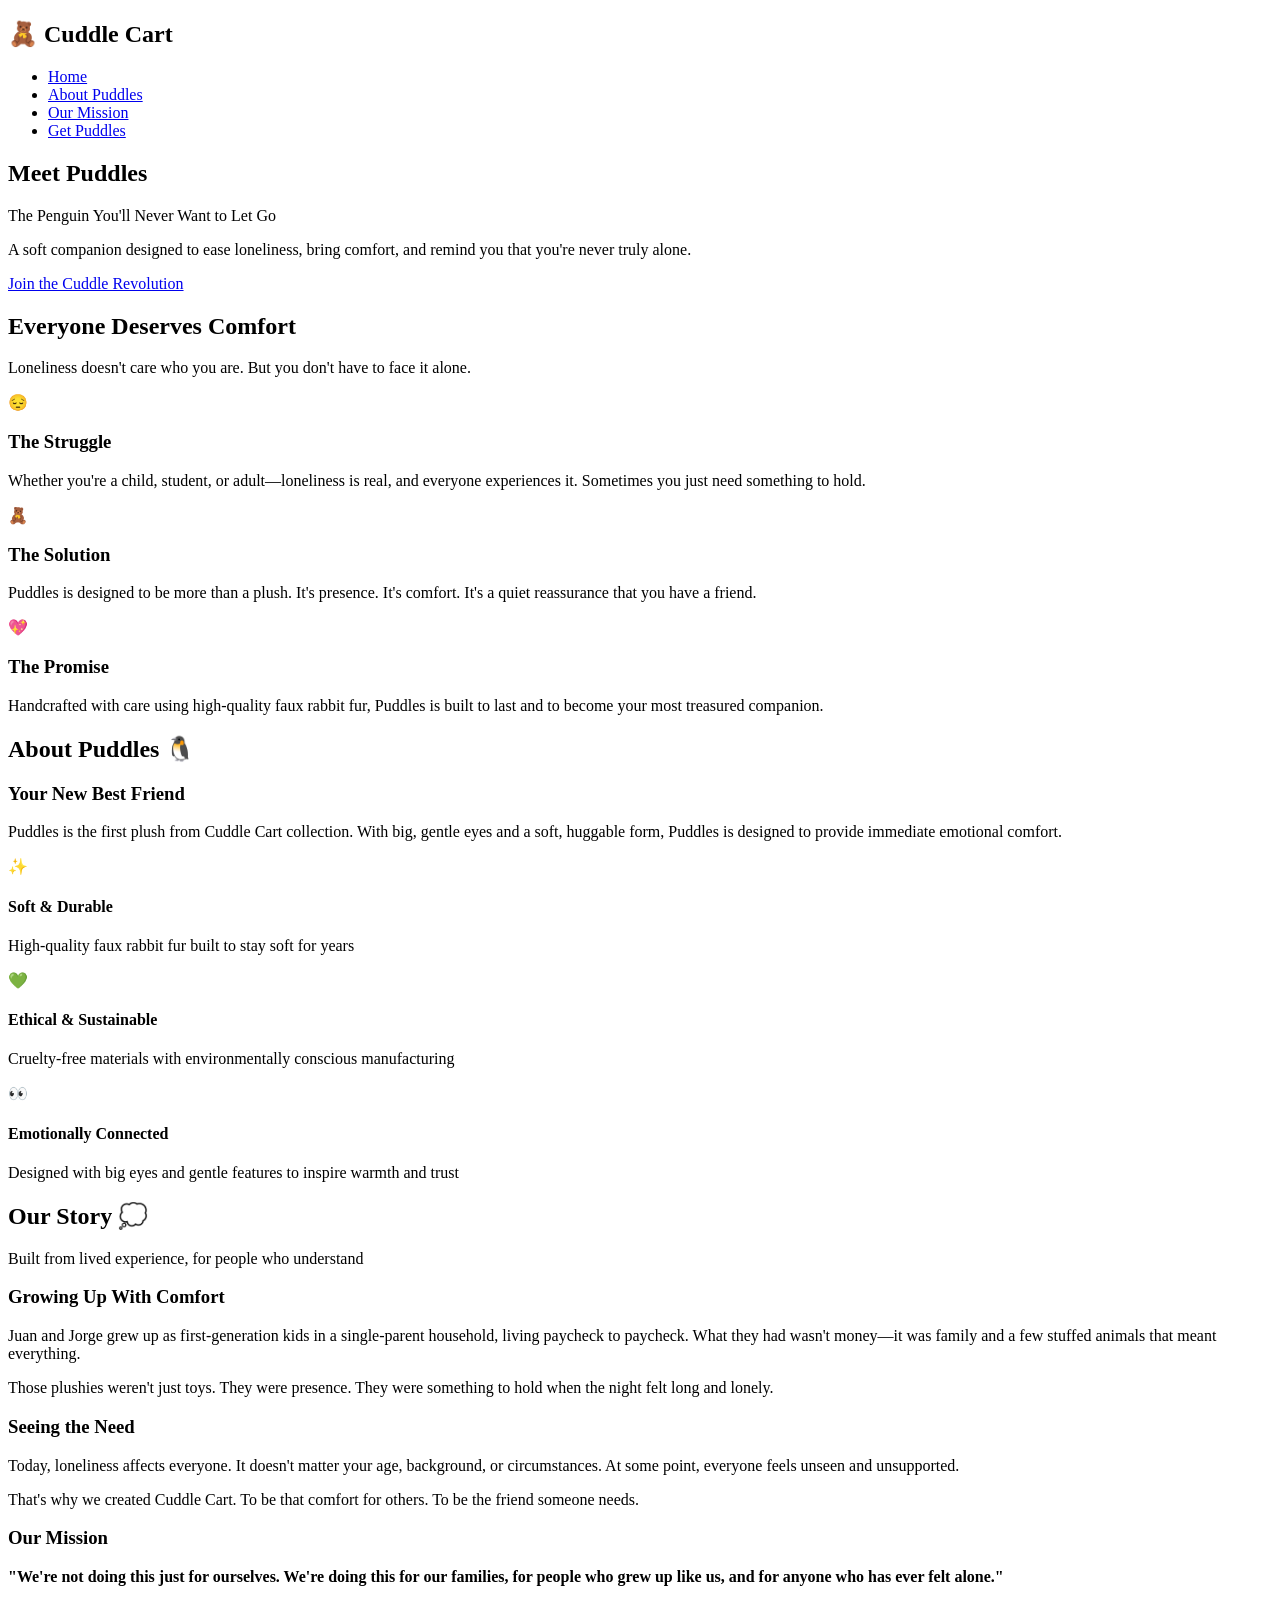
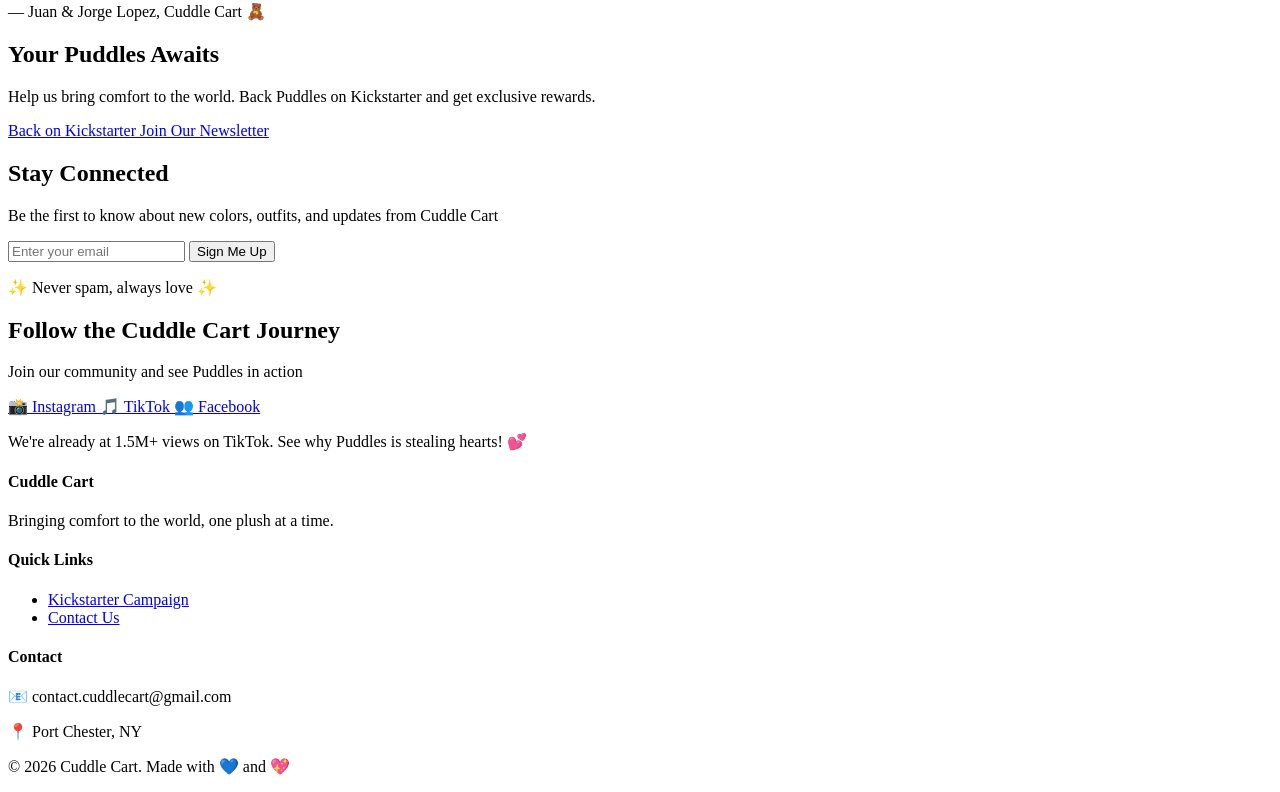
==== index.html @ ae171243 "Update index.html" ====
<!DOCTYPE html>
<html lang="en">
<head>
    <meta charset="UTF-8">
    <meta name="viewport" content="width=device-width, initial-scale=1.0">
    <title>Cuddle Cart - Meet Puddles the Penguin</title>
    <link rel="stylesheet" href="styles.css">
</head>
<body>
    <!-- Navigation -->
    <nav class="navbar">
        <div class="container">
            <div class="logo">
                <h1>🧸 Cuddle Cart</h1>
            </div>
            <ul class="nav-links">
                <li><a href="#home">Home</a></li>
                <li><a href="#puddles">About Puddles</a></li>
                <li><a href="#mission">Our Mission</a></li>
                <li><a href="#cta">Get Puddles</a></li>
            </ul>
        </div>
    </nav>

    <!-- Hero Section -->
    <section id="home" class="hero">
        <div class="hero-content">
            <h1 class="hero-title">Meet Puddles</h1>
            <p class="hero-subtitle">The Penguin You'll Never Want to Let Go</p>
            <p class="hero-description">
                A soft companion designed to ease loneliness, bring comfort, and remind you that you're never truly alone.
            </p>
            <a href="#cta" class="btn btn-primary">Join the Cuddle Revolution</a>
        </div>
        <div class="hero-visual">
            <div class="puddles-shape">
                <div class="puddles-body"></div>
                <div class="puddles-head"></div>
                <div class="puddles-eye-left"></div>
                <div class="puddles-eye-right"></div>
                <div class="puddles-belly"></div>
            </div>
        </div>
    </section>

    <!-- Problem & Solution -->
    <section class="problem-solution">
        <div class="container">
            <div class="section-header">
                <h2>Everyone Deserves Comfort</h2>
                <p>Loneliness doesn't care who you are. But you don't have to face it alone.</p>
            </div>
            
            <div class="cards">
                <div class="card">
                    <div class="card-icon">😔</div>
                    <h3>The Struggle</h3>
                    <p>Whether you're a child, student, or adult—loneliness is real, and everyone experiences it. Sometimes you just need something to hold.</p>
                </div>
                <div class="card">
                    <div class="card-icon">🧸</div>
                    <h3>The Solution</h3>
                    <p>Puddles is designed to be more than a plush. It's presence. It's comfort. It's a quiet reassurance that you have a friend.</p>
                </div>
                <div class="card">
                    <div class="card-icon">💖</div>
                    <h3>The Promise</h3>
                    <p>Handcrafted with care using high-quality faux rabbit fur, Puddles is built to last and to become your most treasured companion.</p>
                </div>
            </div>
        </div>
    </section>

    <!-- About Puddles -->
    <section id="puddles" class="about-puddles">
        <div class="container">
            <div class="section-header">
                <h2>About Puddles 🐧</h2>
            </div>
            
            <div class="about-content">
                <div class="about-text">
                    <h3>Your New Best Friend</h3>
                    <p>Puddles is the first plush from Cuddle Cart collection. With big, gentle eyes and a soft, huggable form, Puddles is designed to provide immediate emotional comfort.</p>
                    
                    <div class="features">
                        <div class="feature-item">
                            <span class="feature-icon">✨</span>
                            <div>
                                <h4>Soft & Durable</h4>
                                <p>High-quality faux rabbit fur built to stay soft for years</p>
                            </div>
                        </div>
                        <div class="feature-item">
                            <span class="feature-icon">💚</span>
                            <div>
                                <h4>Ethical & Sustainable</h4>
                                <p>Cruelty-free materials with environmentally conscious manufacturing</p>
                            </div>
                        </div>
                        <div class="feature-item">
                            <span class="feature-icon">👀</span>
                            <div>
                                <h4>Emotionally Connected</h4>
                                <p>Designed with big eyes and gentle features to inspire warmth and trust</p>
                            </div>
                        </div>
                    </div>
                </div>
                
                <div class="about-visual">
                    <div class="puddles-showcase">
                        <div class="puddles-large">
                            <div class="puddles-body-large"></div>
                            <div class="puddles-head-large"></div>
                            <div class="puddles-eye-left-large"></div>
                            <div class="puddles-eye-right-large"></div>
                            <div class="puddles-belly-large"></div>
                            <div class="puddles-feet"></div>
                        </div>
                    </div>
                </div>
            </div>
        </div>
    </section>

    <!-- Our Story -->
    <section id="mission" class="our-story">
        <div class="container">
            <div class="section-header">
                <h2>Our Story 💭</h2>
                <p>Built from lived experience, for people who understand</p>
            </div>
            
            <div class="story-content">
                <div class="story-block">
                    <h3>Growing Up With Comfort</h3>
                    <p>Juan and Jorge grew up as first-generation kids in a single-parent household, living paycheck to paycheck. What they had wasn't money—it was family and a few stuffed animals that meant everything.</p>
                    <p>Those plushies weren't just toys. They were presence. They were something to hold when the night felt long and lonely.</p>
                </div>
                
                <div class="story-block">
                    <h3>Seeing the Need</h3>
                    <p>Today, loneliness affects everyone. It doesn't matter your age, background, or circumstances. At some point, everyone feels unseen and unsupported.</p>
                    <p>That's why we created Cuddle Cart. To be that comfort for others. To be the friend someone needs.</p>
                </div>
                
                <div class="story-block highlight">
                    <h3>Our Mission</h3>
                    <p><strong>"We're not doing this just for ourselves. We're doing this for our families, for people who grew up like us, and for anyone who has ever felt alone."</strong></p>
                    <p>— Juan & Jorge Lopez, Cuddle Cart 🧸</p>
                </div>
            </div>
        </div>
    </section>

    <!-- Call to Action -->
    <section id="cta" class="cta-section">
        <div class="container">
            <h2>Your Puddles Awaits</h2>
            <p>Help us bring comfort to the world. Back Puddles on Kickstarter and get exclusive rewards.</p>
            
            <div class="cta-buttons">
                <a href="https://www.kickstarter.com/projects/cuddlecart/meet-puddles-the-penguin-youll-never-want-to-let-go" target="_blank" class="btn btn-primary btn-lg">
                    Back on Kickstarter
                </a>
                <a href="#newsletter" class="btn btn-secondary btn-lg">
                    Join Our Newsletter
                </a>
            </div>
        </div>
    </section>

    <!-- Newsletter Signup -->
    <section id="newsletter" class="newsletter">
        <div class="container">
            <h2>Stay Connected</h2>
            <p>Be the first to know about new colors, outfits, and updates from Cuddle Cart</p>
            
            <form class="newsletter-form" onsubmit="handleSignup(event)">
                <input type="email" placeholder="Enter your email" required>
                <button type="submit" class="btn btn-primary">Sign Me Up</button>
            </form>
            <p class="form-note">✨ Never spam, always love ✨</p>
        </div>
    </section>

    <!-- Social Links -->
    <section class="social-section">
        <div class="container">
            <h2>Follow the Cuddle Cart Journey</h2>
            <p>Join our community and see Puddles in action</p>
            
            <div class="social-links">
                <a href="https://www.instagram.com/cuddle_cart_usa/" target="_blank" class="social-btn instagram">
                    📸 Instagram
                </a>
                <a href="https://www.tiktok.com/@cuddle_cart_usa" target="_blank" class="social-btn tiktok">
                    🎵 TikTok
                </a>
                <a href="https://www.facebook.com/profile.php?id=61578021915673" target="_blank" class="social-btn facebook">
                    👥 Facebook
                </a>
            </div>
            
            <p class="social-note">We're already at 1.5M+ views on TikTok. See why Puddles is stealing hearts! 💕</p>
        </div>
    </section>

    <!-- Footer -->
    <footer class="footer">
        <div class="container">
            <div class="footer-content">
                <div class="footer-section">
                    <h4>Cuddle Cart</h4>
                    <p>Bringing comfort to the world, one plush at a time.</p>
                </div>
                <div class="footer-section">
                    <h4>Quick Links</h4>
                    <ul>
                        <li><a href="https://www.kickstarter.com/projects/cuddlecart/meet-puddles-the-penguin-youll-never-want-to-let-go">Kickstarter Campaign</a></li>
                        <li><a href="mailto:contact.cuddlecart@gmail.com">Contact Us</a></li>
                    </ul>
                </div>
                <div class="footer-section">
                    <h4>Contact</h4>
                    <p>📧 contact.cuddlecart@gmail.com</p>
                    <p>📍 Port Chester, NY</p>
                </div>
            </div>
            
            <div class="footer-bottom">
                <p>&copy; 2026 Cuddle Cart. Made with 💙 and 💖</p>
            </div>
        </div>
    </footer>

    <script>
        function handleSignup(event) {
            event.preventDefault();
            const email = event.target.querySelector('input[type="email"]').value;
            alert(`Thanks for signing up! We'll send you the warmest updates at ${email} 💌`);
            event.target.reset();
        }
    </script>
</body>
</html>
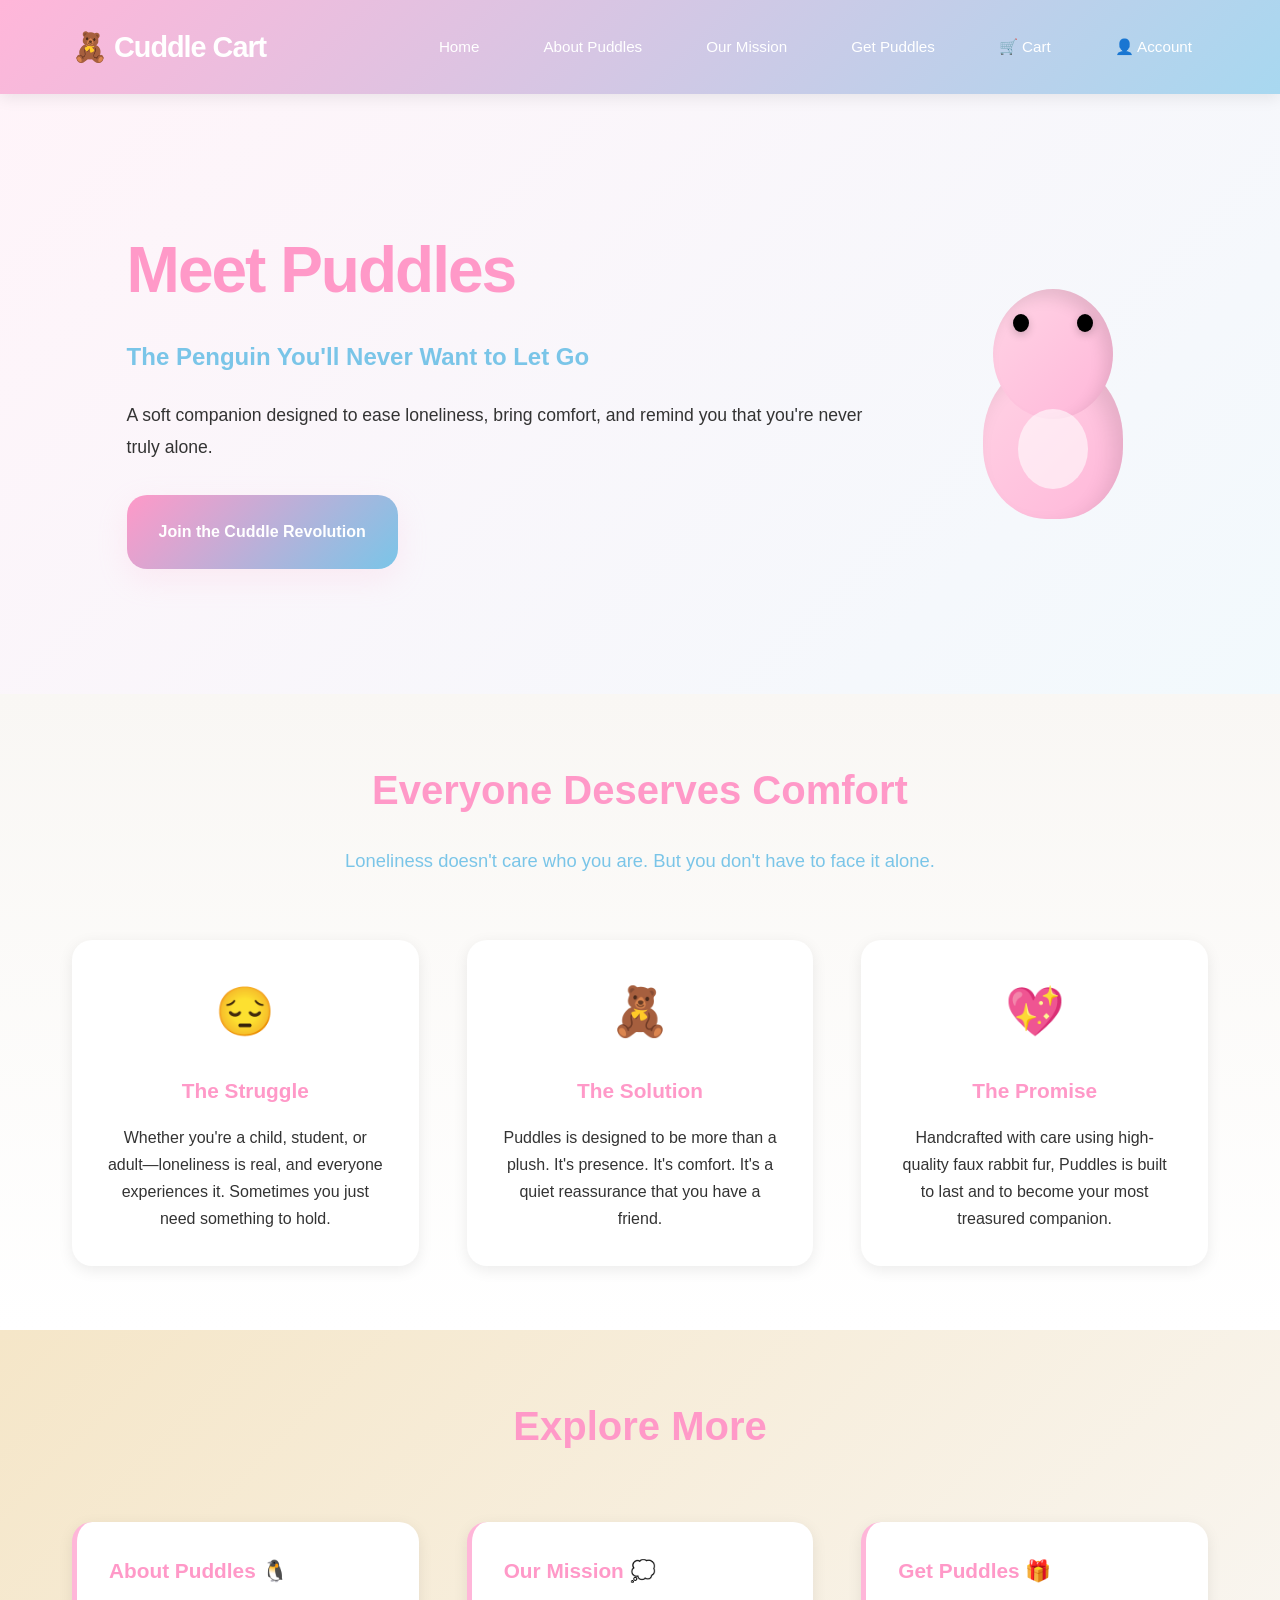
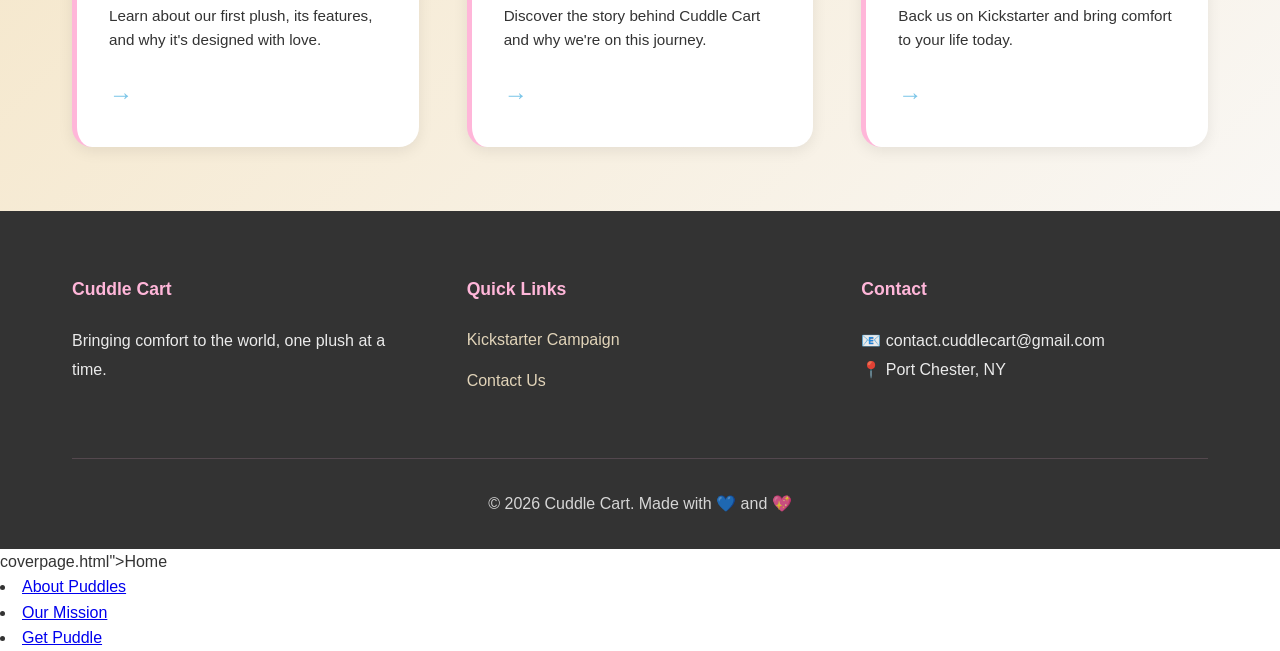
==== commit f469a795: "Update index.html" ====
--- a/index.html
+++ b/index.html
@@ -14,10 +14,12 @@
                 <h1>🧸 Cuddle Cart</h1>
             </div>
             <ul class="nav-links">
-                <li><a href="#home">Home</a></li>
-                <li><a href="#puddles">About Puddles</a></li>
-                <li><a href="#mission">Our Mission</a></li>
-                <li><a href="#cta">Get Puddles</a></li>
+                <li><a href="coverpage.html">Home</a></li>
+                <li><a href="aboutpuddles.html">About Puddles</a></li>
+                <li><a href="ourmission.html">Our Mission</a></li>
+                <li><a href="getpuddles.html">Get Puddles</a></li>
+                <li><a href="cart.html">🛒 Cart</a></li>
+                <li><a href="account.html">👤 Account</a></li>
             </ul>
         </div>
     </nav>
@@ -30,7 +32,7 @@
             <p class="hero-description">
                 A soft companion designed to ease loneliness, bring comfort, and remind you that you're never truly alone.
             </p>
-            <a href="#cta" class="btn btn-primary">Join the Cuddle Revolution</a>
+            <a href="getpuddles.html" class="btn btn-primary">Join the Cuddle Revolution</a>
         </div>
         <div class="hero-visual">
             <div class="puddles-shape">
@@ -71,139 +73,27 @@
         </div>
     </section>
 
-    <!-- About Puddles -->
-    <section id="puddles" class="about-puddles">
+    <!-- About Puddles Link -->
+    <section class="featured-pages">
         <div class="container">
-            <div class="section-header">
-                <h2>About Puddles 🐧</h2>
-            </div>
-            
-            <div class="about-content">
-                <div class="about-text">
-                    <h3>Your New Best Friend</h3>
-                    <p>Puddles is the first plush from Cuddle Cart collection. With big, gentle eyes and a soft, huggable form, Puddles is designed to provide immediate emotional comfort.</p>
-                    
-                    <div class="features">
-                        <div class="feature-item">
-                            <span class="feature-icon">✨</span>
-                            <div>
-                                <h4>Soft & Durable</h4>
-                                <p>High-quality faux rabbit fur built to stay soft for years</p>
-                            </div>
-                        </div>
-                        <div class="feature-item">
-                            <span class="feature-icon">💚</span>
-                            <div>
-                                <h4>Ethical & Sustainable</h4>
-                                <p>Cruelty-free materials with environmentally conscious manufacturing</p>
-                            </div>
-                        </div>
-                        <div class="feature-item">
-                            <span class="feature-icon">👀</span>
-                            <div>
-                                <h4>Emotionally Connected</h4>
-                                <p>Designed with big eyes and gentle features to inspire warmth and trust</p>
-                            </div>
-                        </div>
-                    </div>
-                </div>
-                
-                <div class="about-visual">
-                    <div class="puddles-showcase">
-                        <div class="puddles-large">
-                            <div class="puddles-body-large"></div>
-                            <div class="puddles-head-large"></div>
-                            <div class="puddles-eye-left-large"></div>
-                            <div class="puddles-eye-right-large"></div>
-                            <div class="puddles-belly-large"></div>
-                            <div class="puddles-feet"></div>
-                        </div>
-                    </div>
-                </div>
-            </div>
-        </div>
-    </section>
-
-    <!-- Our Story -->
-    <section id="mission" class="our-story">
-        <div class="container">
-            <div class="section-header">
-                <h2>Our Story 💭</h2>
-                <p>Built from lived experience, for people who understand</p>
-            </div>
-            
-            <div class="story-content">
-                <div class="story-block">
-                    <h3>Growing Up With Comfort</h3>
-                    <p>Juan and Jorge grew up as first-generation kids in a single-parent household, living paycheck to paycheck. What they had wasn't money—it was family and a few stuffed animals that meant everything.</p>
-                    <p>Those plushies weren't just toys. They were presence. They were something to hold when the night felt long and lonely.</p>
-                </div>
-                
-                <div class="story-block">
-                    <h3>Seeing the Need</h3>
-                    <p>Today, loneliness affects everyone. It doesn't matter your age, background, or circumstances. At some point, everyone feels unseen and unsupported.</p>
-                    <p>That's why we created Cuddle Cart. To be that comfort for others. To be the friend someone needs.</p>
-                </div>
-                
-                <div class="story-block highlight">
-                    <h3>Our Mission</h3>
-                    <p><strong>"We're not doing this just for ourselves. We're doing this for our families, for people who grew up like us, and for anyone who has ever felt alone."</strong></p>
-                    <p>— Juan & Jorge Lopez, Cuddle Cart 🧸</p>
-                </div>
-            </div>
-        </div>
-    </section>
-
-    <!-- Call to Action -->
-    <section id="cta" class="cta-section">
-        <div class="container">
-            <h2>Your Puddles Awaits</h2>
-            <p>Help us bring comfort to the world. Back Puddles on Kickstarter and get exclusive rewards.</p>
-            
-            <div class="cta-buttons">
-                <a href="https://www.kickstarter.com/projects/cuddlecart/meet-puddles-the-penguin-youll-never-want-to-let-go" target="_blank" class="btn btn-primary btn-lg">
-                    Back on Kickstarter
+            <h2>Explore More</h2>
+            <div class="page-links">
+                <a href="aboutpuddles.html" class="page-link-card">
+                    <h3>About Puddles 🐧</h3>
+                    <p>Learn about our first plush, its features, and why it's designed with love.</p>
+                    <span class="arrow">→</span>
                 </a>
-                <a href="#newsletter" class="btn btn-secondary btn-lg">
-                    Join Our Newsletter
+                <a href="ourmission.html" class="page-link-card">
+                    <h3>Our Mission 💭</h3>
+                    <p>Discover the story behind Cuddle Cart and why we're on this journey.</p>
+                    <span class="arrow">→</span>
+                </a>
+                <a href="getpuddles.html" class="page-link-card">
+                    <h3>Get Puddles 🎁</h3>
+                    <p>Back us on Kickstarter and bring comfort to your life today.</p>
+                    <span class="arrow">→</span>
                 </a>
             </div>
-        </div>
-    </section>
-
-    <!-- Newsletter Signup -->
-    <section id="newsletter" class="newsletter">
-        <div class="container">
-            <h2>Stay Connected</h2>
-            <p>Be the first to know about new colors, outfits, and updates from Cuddle Cart</p>
-            
-            <form class="newsletter-form" onsubmit="handleSignup(event)">
-                <input type="email" placeholder="Enter your email" required>
-                <button type="submit" class="btn btn-primary">Sign Me Up</button>
-            </form>
-            <p class="form-note">✨ Never spam, always love ✨</p>
-        </div>
-    </section>
-
-    <!-- Social Links -->
-    <section class="social-section">
-        <div class="container">
-            <h2>Follow the Cuddle Cart Journey</h2>
-            <p>Join our community and see Puddles in action</p>
-            
-            <div class="social-links">
-                <a href="https://www.instagram.com/cuddle_cart_usa/" target="_blank" class="social-btn instagram">
-                    📸 Instagram
-                </a>
-                <a href="https://www.tiktok.com/@cuddle_cart_usa" target="_blank" class="social-btn tiktok">
-                    🎵 TikTok
-                </a>
-                <a href="https://www.facebook.com/profile.php?id=61578021915673" target="_blank" class="social-btn facebook">
-                    👥 Facebook
-                </a>
-            </div>
-            
-            <p class="social-note">We're already at 1.5M+ views on TikTok. See why Puddles is stealing hearts! 💕</p>
         </div>
     </section>
 
@@ -245,3 +135,7 @@
     </script>
 </body>
 </html>
+coverpage.html">Home</a></li>
+                        <li><a href="aboutpuddles.html">About Puddles</a></li>
+                        <li><a href="ourmission.html">Our Mission</a></li>
+                        <li><a href="getpuddles.html">Get Puddle
--- a/styles.css
+++ b/styles.css
@@ -0,0 +1,1812 @@
+/* ===================================
+   GLOBAL STYLES & VARIABLES
+   =================================== */
+
+:root {
+    /* Brand Colors - Soft Pastels */
+    --color-pink: #FFB6D9;
+    --color-blue: #A8D8F0;
+    --color-gold: #F5E6C8;
+    --color-dark-pink: #FF99C8;
+    --color-dark-blue: #7AC5E8;
+    
+    /* Neutrals */
+    --color-white: #FFFFFF;
+    --color-light-gray: #F9F7F4;
+    --color-dark: #4A4A4A;
+    --color-text: #333333;
+    
+    /* Fonts */
+    --font-primary: 'Trebuchet MS', Lucida Grande, Lucida Sans Unicode, sans-serif;
+    --font-display: 'Segoe UI', Tahoma, Geneva, Verdana, sans-serif;
+    
+    /* Spacing */
+    --space-xs: 0.5rem;
+    --space-sm: 1rem;
+    --space-md: 1.5rem;
+    --space-lg: 2rem;
+    --space-xl: 3rem;
+    --space-xxl: 4rem;
+    
+    /* Border Radius - Soft & Round */
+    --radius-sm: 12px;
+    --radius-md: 20px;
+    --radius-lg: 30px;
+    
+    /* Shadow - Soft & Gentle */
+    --shadow-soft: 0 4px 15px rgba(0, 0, 0, 0.08);
+    --shadow-medium: 0 8px 25px rgba(0, 0, 0, 0.1);
+    --shadow-warm: 0 10px 30px rgba(255, 182, 217, 0.2);
+}
+
+* {
+    margin: 0;
+    padding: 0;
+    box-sizing: border-box;
+}
+
+html {
+    scroll-behavior: smooth;
+}
+
+body {
+    font-family: var(--font-primary);
+    color: var(--color-text);
+    background-color: var(--color-white);
+    line-height: 1.6;
+    overflow-x: hidden;
+}
+
+.container {
+    max-width: 1200px;
+    margin: 0 auto;
+    padding: 0 var(--space-lg);
+}
+
+/* ===================================
+   NAVIGATION
+   =================================== */
+
+.navbar {
+    background: linear-gradient(135deg, var(--color-pink) 0%, var(--color-blue) 100%);
+    padding: var(--space-md) 0;
+    position: sticky;
+    top: 0;
+    z-index: 100;
+    box-shadow: var(--shadow-soft);
+}
+
+.navbar .container {
+    display: flex;
+    justify-content: space-between;
+    align-items: center;
+}
+
+.logo h1 {
+    font-size: 1.8rem;
+    color: var(--color-white);
+    font-family: var(--font-display);
+    font-weight: 700;
+    letter-spacing: -1px;
+}
+
+.nav-links {
+    display: flex;
+    list-style: none;
+    gap: var(--space-lg);
+}
+
+.nav-links a {
+    color: var(--color-white);
+    text-decoration: none;
+    font-weight: 500;
+    font-size: 0.95rem;
+    transition: opacity 0.3s ease, transform 0.3s ease;
+    padding: var(--space-xs) var(--space-sm);
+}
+
+.nav-links a:hover {
+    opacity: 0.85;
+    transform: translateY(-2px);
+}
+
+@media (max-width: 768px) {
+    .nav-links {
+        gap: var(--space-md);
+    }
+    
+    .nav-links a {
+        font-size: 0.85rem;
+    }
+}
+
+/* ===================================
+   HERO SECTION
+   =================================== */
+
+.hero {
+    background: linear-gradient(135deg, rgba(255, 182, 217, 0.15) 0%, rgba(168, 216, 240, 0.15) 100%);
+    padding: var(--space-xxl) 0;
+    display: flex;
+    align-items: center;
+    justify-content: center;
+    min-height: 600px;
+}
+
+.hero .container {
+    display: grid;
+    grid-template-columns: 1fr 1fr;
+    gap: var(--space-xxl);
+    align-items: center;
+}
+
+.hero-content {
+    text-align: left;
+}
+
+.hero-title {
+    font-size: 4rem;
+    font-family: var(--font-display);
+    color: var(--color-dark-pink);
+    margin-bottom: var(--space-sm);
+    font-weight: 800;
+    letter-spacing: -2px;
+}
+
+.hero-subtitle {
+    font-size: 1.5rem;
+    color: var(--color-dark-blue);
+    margin-bottom: var(--space-md);
+    font-weight: 600;
+}
+
+.hero-description {
+    font-size: 1.1rem;
+    color: var(--color-text);
+    margin-bottom: var(--space-lg);
+    line-height: 1.8;
+    max-width: 90%;
+}
+
+/* ===================================
+   BUTTONS
+   =================================== */
+
+.btn {
+    display: inline-block;
+    padding: var(--space-md) var(--space-lg);
+    border: none;
+    border-radius: var(--radius-md);
+    font-size: 1rem;
+    font-weight: 600;
+    cursor: pointer;
+    text-decoration: none;
+    transition: all 0.3s ease;
+    font-family: var(--font-primary);
+    text-align: center;
+}
+
+.btn-primary {
+    background: linear-gradient(135deg, var(--color-dark-pink) 0%, var(--color-dark-blue) 100%);
+    color: var(--color-white);
+    box-shadow: var(--shadow-warm);
+}
+
+.btn-primary:hover {
+    transform: translateY(-3px);
+    box-shadow: 0 12px 35px rgba(255, 182, 217, 0.35);
+}
+
+.btn-secondary {
+    background: var(--color-gold);
+    color: var(--color-text);
+    border: 2px solid var(--color-dark-pink);
+}
+
+.btn-secondary:hover {
+    background: var(--color-dark-pink);
+    color: var(--color-white);
+    transform: translateY(-3px);
+}
+
+.btn-lg {
+    padding: var(--space-md) var(--space-xl);
+    font-size: 1.1rem;
+}
+
+/* ===================================
+   PUDDLES ILLUSTRATION (CSS Art)
+   =================================== */
+
+.puddles-shape {
+    position: relative;
+    width: 200px;
+    height: 250px;
+}
+
+/* Large Puddles for showcase */
+.puddles-showcase {
+    display: flex;
+    justify-content: center;
+    padding: var(--space-xl);
+    background: linear-gradient(135deg, var(--color-pink) 0%, var(--color-blue) 100%);
+    border-radius: var(--radius-lg);
+    box-shadow: var(--shadow-medium);
+}
+
+.puddles-large {
+    position: relative;
+    width: 280px;
+    height: 320px;
+}
+
+/* Main body */
+.puddles-body,
+.puddles-body-large {
+    position: absolute;
+    background: linear-gradient(135deg, #FFD4E5 0%, #FFB6D9 100%);
+    border-radius: 50% 50% 45% 45%;
+    box-shadow: inset -10px 10px 20px rgba(0, 0, 0, 0.1);
+}
+
+.puddles-body {
+    width: 140px;
+    height: 160px;
+    bottom: 0;
+    left: 30px;
+}
+
+.puddles-body-large {
+    width: 180px;
+    height: 210px;
+    bottom: 0;
+    left: 50px;
+}
+
+/* Head */
+.puddles-head,
+.puddles-head-large {
+    position: absolute;
+    background: linear-gradient(135deg, #FFD4E5 0%, #FFB6D9 100%);
+    border-radius: 50%;
+    box-shadow: inset -8px 8px 15px rgba(0, 0, 0, 0.1);
+}
+
+.puddles-head {
+    width: 120px;
+    height: 130px;
+    top: 20px;
+    left: 40px;
+}
+
+.puddles-head-large {
+    width: 160px;
+    height: 170px;
+    top: 25px;
+    left: 60px;
+}
+
+/* Eyes - Big & Gentle */
+.puddles-eye-left,
+.puddles-eye-right,
+.puddles-eye-left-large,
+.puddles-eye-right-large {
+    position: absolute;
+    background: #000;
+    border-radius: 50%;
+    box-shadow: 0 3px 8px rgba(0, 0, 0, 0.2);
+}
+
+.puddles-eye-left,
+.puddles-eye-left-large {
+    top: 45px;
+    left: 60px;
+}
+
+.puddles-eye-right,
+.puddles-eye-right-large {
+    top: 45px;
+    right: 60px;
+}
+
+.puddles-eye-left,
+.puddles-eye-right {
+    width: 16px;
+    height: 18px;
+}
+
+.puddles-eye-left-large,
+.puddles-eye-right-large {
+    width: 24px;
+    height: 28px;
+}
+
+/* Belly spot */
+.puddles-belly,
+.puddles-belly-large {
+    position: absolute;
+    background: rgba(255, 255, 255, 0.6);
+    border-radius: 50%;
+    bottom: 30px;
+    left: 50%;
+    transform: translateX(-50%);
+}
+
+.puddles-belly {
+    width: 70px;
+    height: 80px;
+}
+
+.puddles-belly-large {
+    width: 100px;
+    height: 120px;
+}
+
+/* Feet */
+.puddles-feet {
+    position: absolute;
+    bottom: 15px;
+    left: 50%;
+    transform: translateX(-50%);
+    display: flex;
+    gap: 20px;
+}
+
+.puddles-feet::before,
+.puddles-feet::after {
+    content: '';
+    width: 35px;
+    height: 40px;
+    background: linear-gradient(135deg, #FFB6D9 0%, #FF99C8 100%);
+    border-radius: 50% 50% 40% 40%;
+}
+
+/* ===================================
+   SECTION HEADERS
+   =================================== */
+
+.section-header {
+    text-align: center;
+    margin-bottom: var(--space-xxl);
+}
+
+.section-header h2 {
+    font-size: 2.5rem;
+    color: var(--color-dark-pink);
+    margin-bottom: var(--space-md);
+    font-family: var(--font-display);
+    font-weight: 700;
+}
+
+.section-header p {
+    font-size: 1.15rem;
+    color: var(--color-dark-blue);
+    max-width: 600px;
+    margin: 0 auto;
+}
+
+/* ===================================
+   PROBLEM & SOLUTION SECTION
+   =================================== */
+
+.problem-solution {
+    padding: var(--space-xxl) 0;
+    background: linear-gradient(180deg, var(--color-light-gray) 0%, var(--color-white) 100%);
+}
+
+.cards {
+    display: grid;
+    grid-template-columns: repeat(auto-fit, minmax(280px, 1fr));
+    gap: var(--space-xl);
+    margin-top: var(--space-xl);
+}
+
+.card {
+    background: var(--color-white);
+    padding: var(--space-lg);
+    border-radius: var(--radius-md);
+    box-shadow: var(--shadow-soft);
+    transition: all 0.3s ease;
+    border: 2px solid transparent;
+    text-align: center;
+}
+
+.card:hover {
+    transform: translateY(-8px);
+    border-color: var(--color-pink);
+    box-shadow: var(--shadow-warm);
+}
+
+.card-icon {
+    font-size: 3rem;
+    margin-bottom: var(--space-md);
+}
+
+.card h3 {
+    font-size: 1.3rem;
+    color: var(--color-dark-pink);
+    margin-bottom: var(--space-sm);
+    font-family: var(--font-display);
+}
+
+.card p {
+    color: var(--color-text);
+    line-height: 1.7;
+}
+
+/* ===================================
+   ABOUT PUDDLES SECTION
+   =================================== */
+
+.about-puddles {
+    padding: var(--space-xxl) 0;
+    background: linear-gradient(135deg, rgba(168, 216, 240, 0.1) 0%, rgba(255, 182, 217, 0.1) 100%);
+}
+
+.about-content {
+    display: grid;
+    grid-template-columns: 1fr 1fr;
+    gap: var(--space-xxl);
+    align-items: center;
+}
+
+.about-text h3 {
+    font-size: 2rem;
+    color: var(--color-dark-pink);
+    margin-bottom: var(--space-md);
+    font-family: var(--font-display);
+}
+
+.about-text > p {
+    font-size: 1.1rem;
+    color: var(--color-text);
+    margin-bottom: var(--space-lg);
+    line-height: 1.8;
+}
+
+.features {
+    display: flex;
+    flex-direction: column;
+    gap: var(--space-lg);
+    margin-top: var(--space-lg);
+}
+
+.feature-item {
+    display: flex;
+    gap: var(--space-md);
+    padding: var(--space-md);
+    background: var(--color-white);
+    border-radius: var(--radius-md);
+    border-left: 4px solid var(--color-dark-pink);
+    transition: all 0.3s ease;
+}
+
+.feature-item:hover {
+    box-shadow: var(--shadow-soft);
+    transform: translateX(5px);
+}
+
+.feature-icon {
+    font-size: 2rem;
+    flex-shrink: 0;
+}
+
+.feature-item h4 {
+    color: var(--color-dark-pink);
+    margin-bottom: var(--space-xs);
+    font-family: var(--font-display);
+}
+
+.feature-item p {
+    color: var(--color-text);
+    font-size: 0.95rem;
+}
+
+/* ===================================
+   OUR STORY SECTION
+   =================================== */
+
+.our-story {
+    padding: var(--space-xxl) 0;
+    background: linear-gradient(180deg, var(--color-light-gray) 0%, var(--color-white) 100%);
+}
+
+.story-content {
+    display: grid;
+    grid-template-columns: repeat(auto-fit, minmax(300px, 1fr));
+    gap: var(--space-xl);
+    margin-top: var(--space-xl);
+}
+
+.story-block {
+    background: var(--color-white);
+    padding: var(--space-lg);
+    border-radius: var(--radius-md);
+    box-shadow: var(--shadow-soft);
+    border-top: 4px solid var(--color-blue);
+    transition: all 0.3s ease;
+}
+
+.story-block:hover {
+    box-shadow: var(--shadow-medium);
+    transform: translateY(-5px);
+}
+
+.story-block h3 {
+    color: var(--color-dark-pink);
+    margin-bottom: var(--space-md);
+    font-size: 1.3rem;
+    font-family: var(--font-display);
+}
+
+.story-block p {
+    color: var(--color-text);
+    line-height: 1.8;
+    margin-bottom: var(--space-sm);
+}
+
+.story-block.highlight {
+    background: linear-gradient(135deg, var(--color-pink) 0%, var(--color-blue) 100%);
+    color: var(--color-white);
+    border-top: none;
+}
+
+.story-block.highlight h3 {
+    color: var(--color-white);
+}
+
+.story-block.highlight p {
+    color: var(--color-white);
+}
+
+/* ===================================
+   CALL TO ACTION SECTION
+   =================================== */
+
+.cta-section {
+    background: linear-gradient(135deg, var(--color-dark-pink) 0%, var(--color-dark-blue) 100%);
+    color: var(--color-white);
+    padding: var(--space-xxl) 0;
+    text-align: center;
+}
+
+.cta-section h2 {
+    font-size: 2.5rem;
+    margin-bottom: var(--space-md);
+}
+
+.cta-section p {
+    font-size: 1.15rem;
+    margin-bottom: var(--space-lg);
+    opacity: 0.95;
+}
+
+.cta-buttons {
+    display: flex;
+    gap: var(--space-lg);
+    justify-content: center;
+    flex-wrap: wrap;
+}
+
+.cta-buttons .btn-primary {
+    background: var(--color-white);
+    color: var(--color-dark-pink);
+    font-weight: 700;
+}
+
+.cta-buttons .btn-primary:hover {
+    background: var(--color-gold);
+    color: var(--color-text);
+}
+
+.cta-buttons .btn-secondary {
+    background: transparent;
+    color: var(--color-white);
+    border-color: var(--color-white);
+}
+
+.cta-buttons .btn-secondary:hover {
+    background: var(--color-white);
+    color: var(--color-dark-pink);
+}
+
+/* ===================================
+   NEWSLETTER SECTION
+   =================================== */
+
+.newsletter {
+    background: linear-gradient(180deg, var(--color-gold) 0%, var(--color-light-gray) 100%);
+    padding: var(--space-xxl) 0;
+}
+
+.newsletter h2 {
+    color: var(--color-dark-pink);
+    text-align: center;
+    font-size: 2rem;
+    margin-bottom: var(--space-md);
+    font-family: var(--font-display);
+}
+
+.newsletter > .container > p {
+    text-align: center;
+    color: var(--color-text);
+    margin-bottom: var(--space-lg);
+}
+
+.newsletter-form {
+    display: flex;
+    gap: var(--space-sm);
+    max-width: 500px;
+    margin: 0 auto var(--space-md);
+    flex-wrap: wrap;
+    justify-content: center;
+}
+
+.newsletter-form input {
+    flex: 1;
+    min-width: 250px;
+    padding: var(--space-md);
+    border: 2px solid var(--color-dark-pink);
+    border-radius: var(--radius-md);
+    font-family: var(--font-primary);
+    font-size: 1rem;
+}
+
+.newsletter-form input:focus {
+    outline: none;
+    border-color: var(--color-dark-blue);
+    box-shadow: 0 0 0 3px rgba(168, 216, 240, 0.2);
+}
+
+.newsletter-form button {
+    flex: 0 1 auto;
+    min-width: 150px;
+}
+
+.form-note {
+    text-align: center;
+    color: var(--color-dark-blue);
+    font-size: 0.95rem;
+}
+
+/* ===================================
+   SOCIAL SECTION
+   =================================== */
+
+.social-section {
+    padding: var(--space-xxl) 0;
+    background: linear-gradient(135deg, rgba(255, 182, 217, 0.1) 0%, rgba(168, 216, 240, 0.1) 100%);
+    text-align: center;
+}
+
+.social-section h2 {
+    color: var(--color-dark-pink);
+    font-size: 2rem;
+    margin-bottom: var(--space-md);
+    font-family: var(--font-display);
+}
+
+.social-section > .container > p {
+    color: var(--color-text);
+    margin-bottom: var(--space-lg);
+}
+
+.social-links {
+    display: flex;
+    gap: var(--space-lg);
+    justify-content: center;
+    flex-wrap: wrap;
+    margin-bottom: var(--space-lg);
+}
+
+.social-btn {
+    display: inline-flex;
+    align-items: center;
+    gap: var(--space-sm);
+    padding: var(--space-md) var(--space-lg);
+    border-radius: var(--radius-md);
+    text-decoration: none;
+    font-weight: 600;
+    transition: all 0.3s ease;
+    color: var(--color-white);
+    font-size: 1rem;
+}
+
+.social-btn.instagram {
+    background: linear-gradient(135deg, #FF6B9D 0%, #FF99C8 100%);
+}
+
+.social-btn.tiktok {
+    background: linear-gradient(135deg, #000000 0%, #333333 100%);
+}
+
+.social-btn.facebook {
+    background: linear-gradient(135deg, #1877F2 0%, #4A8BD6 100%);
+}
+
+.social-btn:hover {
+    transform: translateY(-3px);
+    box-shadow: var(--shadow-medium);
+}
+
+.social-note {
+    color: var(--color-dark-blue);
+    font-size: 0.95rem;
+}
+
+/* ===================================
+   FOOTER
+   =================================== */
+
+footer {
+    background: var(--color-text);
+    color: var(--color-white);
+    padding: var(--space-xxl) 0 var(--space-lg);
+}
+
+.footer-content {
+    display: grid;
+    grid-template-columns: repeat(auto-fit, minmax(250px, 1fr));
+    gap: var(--space-xl);
+    margin-bottom: var(--space-xl);
+}
+
+.footer-section h4 {
+    color: var(--color-pink);
+    margin-bottom: var(--space-md);
+    font-size: 1.1rem;
+}
+
+.footer-section p {
+    line-height: 1.8;
+    opacity: 0.9;
+}
+
+.footer-section ul {
+    list-style: none;
+}
+
+.footer-section ul li {
+    margin-bottom: var(--space-sm);
+}
+
+.footer-section ul a {
+    color: var(--color-gold);
+    text-decoration: none;
+    transition: color 0.3s ease;
+    opacity: 0.9;
+}
+
+.footer-section ul a:hover {
+    color: var(--color-pink);
+    opacity: 1;
+}
+
+.footer-bottom {
+    border-top: 1px solid rgba(255, 182, 217, 0.2);
+    padding-top: var(--space-lg);
+    text-align: center;
+    opacity: 0.8;
+}
+
+/* ===================================
+   RESPONSIVE DESIGN
+   =================================== */
+
+@media (max-width: 968px) {
+    .hero .container {
+        grid-template-columns: 1fr;
+        gap: var(--space-lg);
+    }
+    
+    .hero-title {
+        font-size: 3rem;
+    }
+    
+    .hero-subtitle {
+        font-size: 1.2rem;
+    }
+    
+    .about-content {
+        grid-template-columns: 1fr;
+    }
+    
+    .section-header h2 {
+        font-size: 2rem;
+    }
+}
+
+@media (max-width: 768px) {
+    :root {
+        --space-xxl: 2.5rem;
+        --space-xl: 2rem;
+    }
+    
+    .hero {
+        min-height: 400px;
+        padding: var(--space-lg) 0;
+    }
+    
+    .hero-title {
+        font-size: 2.5rem;
+    }
+    
+    .hero-subtitle {
+        font-size: 1rem;
+    }
+    
+    .nav-links {
+        flex-wrap: wrap;
+        gap: var(--space-sm);
+    }
+    
+    .cta-buttons {
+        flex-direction: column;
+    }
+    
+    .cta-buttons .btn {
+        width: 100%;
+    }
+    
+    .section-header h2 {
+        font-size: 1.8rem;
+    }
+    
+    .about-text h3 {
+        font-size: 1.5rem;
+    }
+    
+    .story-content {
+        grid-template-columns: 1fr;
+    }
+}
+
+@media (max-width: 480px) {
+    :root {
+        --space-lg: 1.5rem;
+        --space-md: 1rem;
+    }
+    
+    .hero-title {
+        font-size: 2rem;
+    }
+    
+    .hero-description {
+        font-size: 0.95rem;
+        max-width: 100%;
+    }
+    
+    .nav-links {
+        flex-direction: column;
+        gap: var(--space-sm);
+    }
+    
+    .nav-links a {
+        padding: var(--space-xs);
+    }
+    
+    .newsletter-form {
+        flex-direction: column;
+    }
+    
+    .newsletter-form input,
+    .newsletter-form button {
+        width: 100%;
+    }
+    
+    .social-links {
+        flex-direction: column;
+    }
+    
+    .social-btn {
+        width: 100%;
+        justify-content: center;
+    }
+}
+
+/* ===================================
+   FEATURED PAGES SECTION
+   =================================== */
+
+.featured-pages {
+    padding: var(--space-xxl) 0;
+    background: linear-gradient(135deg, var(--color-gold) 0%, var(--color-light-gray) 100%);
+}
+
+.featured-pages h2 {
+    text-align: center;
+    font-size: 2.5rem;
+    color: var(--color-dark-pink);
+    margin-bottom: var(--space-xxl);
+    font-family: var(--font-display);
+}
+
+.page-links {
+    display: grid;
+    grid-template-columns: repeat(auto-fit, minmax(280px, 1fr));
+    gap: var(--space-xl);
+}
+
+.page-link-card {
+    background: var(--color-white);
+    padding: var(--space-lg);
+    border-radius: var(--radius-md);
+    text-decoration: none;
+    color: inherit;
+    box-shadow: var(--shadow-soft);
+    border-left: 5px solid var(--color-pink);
+    transition: all 0.3s ease;
+    display: flex;
+    flex-direction: column;
+    justify-content: space-between;
+    min-height: 180px;
+}
+
+.page-link-card:hover {
+    transform: translateY(-10px);
+    box-shadow: var(--shadow-warm);
+    border-left-color: var(--color-dark-pink);
+}
+
+.page-link-card h3 {
+    color: var(--color-dark-pink);
+    font-size: 1.3rem;
+    margin-bottom: var(--space-sm);
+    font-family: var(--font-display);
+}
+
+.page-link-card p {
+    color: var(--color-text);
+    font-size: 0.95rem;
+    line-height: 1.6;
+    margin-bottom: var(--space-md);
+}
+
+.page-link-card .arrow {
+    color: var(--color-dark-blue);
+    font-size: 1.5rem;
+    font-weight: bold;
+    transition: transform 0.3s ease;
+}
+
+.page-link-card:hover .arrow {
+    transform: translateX(5px);
+}
+
+/* ===================================
+   VALUES SECTION
+   =================================== */
+
+.values-section {
+    padding: var(--space-xxl) 0;
+}
+
+.values-grid {
+    display: grid;
+    grid-template-columns: repeat(auto-fit, minmax(250px, 1fr));
+    gap: var(--space-xl);
+    margin-top: var(--space-xl);
+}
+
+.value-card {
+    background: linear-gradient(135deg, var(--color-pink) 0%, var(--color-blue) 100%);
+    padding: var(--space-lg);
+    border-radius: var(--radius-md);
+    color: var(--color-white);
+    text-align: center;
+    transition: all 0.3s ease;
+    box-shadow: var(--shadow-soft);
+}
+
+.value-card:hover {
+    transform: translateY(-8px);
+    box-shadow: var(--shadow-medium);
+}
+
+.value-icon {
+    font-size: 3rem;
+    margin-bottom: var(--space-md);
+    display: block;
+}
+
+.value-card h3 {
+    color: var(--color-white);
+    margin-bottom: var(--space-sm);
+    font-family: var(--font-display);
+}
+
+.value-card p {
+    color: rgba(255, 255, 255, 0.95);
+    line-height: 1.7;
+    font-size: 0.95rem;
+}
+
+/* ===================================
+   DETAILS SECTION
+   =================================== */
+
+.details-section {
+    padding: var(--space-xxl) 0;
+    background: linear-gradient(180deg, var(--color-light-gray) 0%, var(--color-white) 100%);
+}
+
+.details-grid {
+    display: grid;
+    grid-template-columns: repeat(auto-fit, minmax(280px, 1fr));
+    gap: var(--space-xl);
+    margin-top: var(--space-xl);
+}
+
+.detail-card {
+    background: var(--color-white);
+    padding: var(--space-lg);
+    border-radius: var(--radius-md);
+    box-shadow: var(--shadow-soft);
+    border-top: 4px solid var(--color-blue);
+    transition: all 0.3s ease;
+}
+
+.detail-card:hover {
+    box-shadow: var(--shadow-medium);
+    transform: translateY(-5px);
+}
+
+.detail-card h3 {
+    color: var(--color-dark-pink);
+    margin-bottom: var(--space-md);
+    font-size: 1.2rem;
+    font-family: var(--font-display);
+}
+
+.detail-card p {
+    color: var(--color-text);
+    line-height: 1.8;
+}
+
+/* ===================================
+   SUPPORT SECTION
+   =================================== */
+
+.support-section {
+    padding: var(--space-xxl) 0;
+    background: linear-gradient(135deg, rgba(168, 216, 240, 0.1) 0%, rgba(255, 182, 217, 0.1) 100%);
+}
+
+/* ===================================
+   TIMELINE SECTION
+   =================================== */
+
+.timeline-section {
+    padding: var(--space-xxl) 0;
+    background: linear-gradient(180deg, var(--color-light-gray) 0%, var(--color-white) 100%);
+}
+
+.timeline {
+    display: grid;
+    gap: var(--space-xl);
+    margin-top: var(--space-xl);
+    position: relative;
+}
+
+.timeline::before {
+    content: '';
+    position: absolute;
+    left: 50%;
+    top: 0;
+    bottom: 0;
+    width: 3px;
+    background: linear-gradient(180deg, var(--color-pink) 0%, var(--color-blue) 100%);
+    transform: translateX(-50%);
+}
+
+@media (max-width: 768px) {
+    .timeline::before {
+        left: 30px;
+    }
+}
+
+.timeline-item {
+    display: grid;
+    grid-template-columns: 1fr 1fr;
+    gap: var(--space-lg);
+    position: relative;
+}
+
+.timeline-item:nth-child(odd) .timeline-content {
+    grid-column: 1 / 2;
+    text-align: right;
+}
+
+.timeline-item:nth-child(even) .timeline-content {
+    grid-column: 2 / 3;
+    text-align: left;
+}
+
+.timeline-marker {
+    position: absolute;
+    left: 50%;
+    top: 0;
+    transform: translateX(-50%);
+    width: 50px;
+    height: 50px;
+    background: var(--color-white);
+    border: 4px solid var(--color-dark-pink);
+    border-radius: 50%;
+    display: flex;
+    align-items: center;
+    justify-content: center;
+    font-size: 1.5rem;
+    z-index: 10;
+}
+
+.timeline-content {
+    background: var(--color-white);
+    padding: var(--space-lg);
+    border-radius: var(--radius-md);
+    box-shadow: var(--shadow-soft);
+    transition: all 0.3s ease;
+}
+
+.timeline-content:hover {
+    box-shadow: var(--shadow-medium);
+    transform: translateY(-5px);
+}
+
+.timeline-content h3 {
+    color: var(--color-dark-pink);
+    margin-bottom: var(--space-sm);
+    font-family: var(--font-display);
+}
+
+.timeline-content p {
+    color: var(--color-text);
+    margin-bottom: var(--space-xs);
+}
+
+.timeline-content p strong {
+    color: var(--color-dark-blue);
+}
+
+@media (max-width: 968px) {
+    .timeline::before {
+        left: 30px;
+    }
+    
+    .timeline-item {
+        grid-template-columns: 1fr;
+    }
+    
+    .timeline-item:nth-child(odd) .timeline-content,
+    .timeline-item:nth-child(even) .timeline-content {
+        grid-column: 1 / 2;
+        text-align: left;
+        margin-left: 80px;
+    }
+    
+    .timeline-marker {
+        left: 30px;
+    }
+}
+
+/* ===================================
+   CTA MINIMAL (for separate pages)
+   =================================== */
+
+.cta-minimal {
+    padding: var(--space-xl) 0;
+}
+
+/* ===================================
+   ACCOUNT PAGE STYLES
+   =================================== */
+
+.account-hero {
+    background: linear-gradient(135deg, var(--color-pink) 0%, var(--color-blue) 100%);
+    color: var(--color-white);
+    padding: var(--space-xxl) 0;
+    text-align: center;
+}
+
+.account-hero h1 {
+    font-size: 2.5rem;
+    font-family: var(--font-display);
+    margin-bottom: var(--space-md);
+}
+
+.account-hero p {
+    font-size: 1.1rem;
+    opacity: 0.95;
+}
+
+.auth-section {
+    padding: var(--space-xxl) 0;
+    background: linear-gradient(180deg, var(--color-light-gray) 0%, var(--color-white) 100%);
+}
+
+.auth-container {
+    max-width: 500px;
+    margin: 0 auto;
+    padding: 0 var(--space-lg);
+}
+
+.auth-form {
+    background: var(--color-white);
+    padding: var(--space-xxl);
+    border-radius: var(--radius-lg);
+    box-shadow: var(--shadow-medium);
+    border-top: 4px solid var(--color-dark-pink);
+}
+
+.auth-form h2 {
+    color: var(--color-dark-pink);
+    font-size: 1.8rem;
+    margin-bottom: var(--space-sm);
+    font-family: var(--font-display);
+}
+
+.auth-subtitle {
+    color: var(--color-text);
+    margin-bottom: var(--space-lg);
+}
+
+.form-group {
+    margin-bottom: var(--space-lg);
+}
+
+.form-group label {
+    display: block;
+    color: var(--color-text);
+    font-weight: 500;
+    margin-bottom: var(--space-sm);
+}
+
+.form-group input[type="text"],
+.form-group input[type="email"],
+.form-group input[type="password"] {
+    width: 100%;
+    padding: var(--space-md);
+    border: 2px solid #E0E0E0;
+    border-radius: var(--radius-md);
+    font-family: var(--font-primary);
+    font-size: 1rem;
+    transition: border-color 0.3s ease;
+}
+
+.form-group input[type="text"]:focus,
+.form-group input[type="email"]:focus,
+.form-group input[type="password"]:focus {
+    outline: none;
+    border-color: var(--color-dark-pink);
+    box-shadow: 0 0 0 3px rgba(255, 182, 217, 0.2);
+}
+
+.form-group.checkbox {
+    display: flex;
+    align-items: flex-start;
+    gap: var(--space-sm);
+}
+
+.form-group.checkbox input[type="checkbox"] {
+    width: 20px;
+    height: 20px;
+    margin-top: 2px;
+    cursor: pointer;
+    accent-color: var(--color-dark-pink);
+}
+
+.form-group.checkbox label {
+    margin-bottom: 0;
+    cursor: pointer;
+}
+
+.auth-toggle {
+    text-align: center;
+    color: var(--color-text);
+    margin-top: var(--space-lg);
+}
+
+.auth-toggle a {
+    color: var(--color-dark-pink);
+    font-weight: 600;
+    text-decoration: none;
+    cursor: pointer;
+}
+
+.auth-toggle a:hover {
+    text-decoration: underline;
+}
+
+.forgot-password {
+    text-align: center;
+    margin-top: var(--space-md);
+}
+
+.forgot-password a {
+    color: var(--color-dark-blue);
+    text-decoration: none;
+    font-size: 0.9rem;
+}
+
+.forgot-password a:hover {
+    text-decoration: underline;
+}
+
+/* Account Features */
+.account-features {
+    padding: var(--space-xxl) 0;
+}
+
+.features-grid {
+    display: grid;
+    grid-template-columns: repeat(auto-fit, minmax(280px, 1fr));
+    gap: var(--space-lg);
+    margin-top: var(--space-xl);
+}
+
+.feature-box {
+    background: linear-gradient(135deg, rgba(255, 182, 217, 0.1) 0%, rgba(168, 216, 240, 0.1) 100%);
+    padding: var(--space-lg);
+    border-radius: var(--radius-md);
+    text-align: center;
+    transition: all 0.3s ease;
+    border: 2px solid transparent;
+}
+
+.feature-box:hover {
+    transform: translateY(-8px);
+    border-color: var(--color-pink);
+    box-shadow: var(--shadow-soft);
+}
+
+.feature-icon {
+    font-size: 2.5rem;
+    margin-bottom: var(--space-md);
+    display: block;
+}
+
+.feature-box h3 {
+    color: var(--color-dark-pink);
+    margin-bottom: var(--space-sm);
+    font-family: var(--font-display);
+}
+
+.feature-box p {
+    color: var(--color-text);
+    font-size: 0.95rem;
+    line-height: 1.6;
+}
+
+/* Account Benefits */
+.account-benefits {
+    padding: var(--space-xxl) 0;
+    background: linear-gradient(135deg, var(--color-gold) 0%, var(--color-light-gray) 100%);
+}
+
+.benefits-list {
+    display: grid;
+    gap: var(--space-lg);
+    margin-top: var(--space-xl);
+}
+
+.benefit-item {
+    display: flex;
+    gap: var(--space-lg);
+    background: var(--color-white);
+    padding: var(--space-lg);
+    border-radius: var(--radius-md);
+    box-shadow: var(--shadow-soft);
+    transition: all 0.3s ease;
+}
+
+.benefit-item:hover {
+    box-shadow: var(--shadow-medium);
+    transform: translateX(5px);
+}
+
+.benefit-number {
+    font-size: 2rem;
+    flex-shrink: 0;
+}
+
+.benefit-content h3 {
+    color: var(--color-dark-pink);
+    margin-bottom: var(--space-xs);
+    font-family: var(--font-display);
+}
+
+.benefit-content p {
+    color: var(--color-text);
+    font-size: 0.95rem;
+}
+
+/* Security Info */
+.security-info {
+    padding: var(--space-xxl) 0;
+    background: linear-gradient(180deg, var(--color-light-gray) 0%, var(--color-white) 100%);
+}
+
+.security-grid {
+    display: grid;
+    grid-template-columns: repeat(auto-fit, minmax(280px, 1fr));
+    gap: var(--space-lg);
+    margin-top: var(--space-xl);
+}
+
+.security-card {
+    background: var(--color-white);
+    padding: var(--space-lg);
+    border-radius: var(--radius-md);
+    box-shadow: var(--shadow-soft);
+    border-left: 4px solid var(--color-dark-blue);
+    transition: all 0.3s ease;
+}
+
+.security-card:hover {
+    box-shadow: var(--shadow-medium);
+    transform: translateY(-5px);
+}
+
+.security-card h3 {
+    color: var(--color-dark-pink);
+    margin-bottom: var(--space-sm);
+    font-family: var(--font-display);
+}
+
+.security-card p {
+    color: var(--color-text);
+    line-height: 1.7;
+}
+
+/* ===================================
+   CART PAGE STYLES
+   =================================== */
+
+.cart-hero {
+    background: linear-gradient(135deg, var(--color-blue) 0%, var(--color-pink) 100%);
+    color: var(--color-white);
+    padding: var(--space-xxl) 0;
+    text-align: center;
+}
+
+.cart-hero h1 {
+    font-size: 2.5rem;
+    font-family: var(--font-display);
+    margin-bottom: var(--space-md);
+}
+
+.cart-hero p {
+    font-size: 1.1rem;
+    opacity: 0.95;
+}
+
+.cart-content {
+    padding: var(--space-xxl) 0;
+    background: linear-gradient(180deg, var(--color-light-gray) 0%, var(--color-white) 100%);
+    min-height: 500px;
+}
+
+.cart-grid {
+    display: grid;
+    grid-template-columns: 1fr 350px;
+    gap: var(--space-xl);
+}
+
+.empty-cart {
+    grid-column: 1 / 2;
+    background: var(--color-white);
+    padding: var(--space-xxl);
+    border-radius: var(--radius-lg);
+    box-shadow: var(--shadow-soft);
+    text-align: center;
+}
+
+.empty-icon {
+    font-size: 5rem;
+    margin-bottom: var(--space-lg);
+}
+
+.empty-cart h2 {
+    color: var(--color-dark-pink);
+    margin-bottom: var(--space-md);
+    font-family: var(--font-display);
+}
+
+.empty-cart p {
+    color: var(--color-text);
+    margin-bottom: var(--space-lg);
+}
+
+.cart-items-list {
+    display: flex;
+    flex-direction: column;
+    gap: var(--space-lg);
+}
+
+.cart-item {
+    background: var(--color-white);
+    padding: var(--space-lg);
+    border-radius: var(--radius-md);
+    box-shadow: var(--shadow-soft);
+    display: grid;
+    grid-template-columns: 100px 1fr 100px;
+    gap: var(--space-lg);
+    align-items: center;
+}
+
+.cart-summary {
+    display: flex;
+    flex-direction: column;
+    gap: var(--space-lg);
+}
+
+.summary-card {
+    background: var(--color-white);
+    padding: var(--space-lg);
+    border-radius: var(--radius-md);
+    box-shadow: var(--shadow-soft);
+    position: sticky;
+    top: 100px;
+}
+
+.summary-card h2 {
+    color: var(--color-dark-pink);
+    font-size: 1.3rem;
+    margin-bottom: var(--space-lg);
+    font-family: var(--font-display);
+}
+
+.summary-card h3 {
+    color: var(--color-dark-pink);
+    font-size: 1rem;
+    margin-bottom: var(--space-md);
+    font-family: var(--font-display);
+}
+
+.summary-row {
+    display: flex;
+    justify-content: space-between;
+    padding: var(--space-sm) 0;
+    color: var(--color-text);
+}
+
+.summary-divider {
+    height: 1px;
+    background: #E0E0E0;
+    margin: var(--space-md) 0;
+}
+
+.summary-total {
+    display: flex;
+    justify-content: space-between;
+    font-size: 1.2rem;
+    font-weight: 700;
+    color: var(--color-dark-pink);
+}
+
+.promo-card {
+    padding: var(--space-lg);
+}
+
+.promo-input {
+    display: flex;
+    gap: var(--space-sm);
+    margin-bottom: var(--space-md);
+}
+
+.promo-input input {
+    flex: 1;
+    padding: var(--space-md);
+    border: 2px solid #E0E0E0;
+    border-radius: var(--radius-md);
+    font-family: var(--font-primary);
+}
+
+.promo-input button {
+    flex: 0 1 auto;
+    padding: var(--space-md) var(--space-lg);
+}
+
+.promo-note {
+    font-size: 0.8rem;
+    color: var(--color-text);
+    opacity: 0.7;
+}
+
+/* Shipping Info */
+.shipping-info {
+    padding: var(--space-xxl) 0;
+}
+
+.shipping-grid {
+    display: grid;
+    grid-template-columns: repeat(auto-fit, minmax(280px, 1fr));
+    gap: var(--space-lg);
+    margin-top: var(--space-xl);
+}
+
+.shipping-card {
+    background: linear-gradient(135deg, var(--color-pink) 0%, var(--color-blue) 100%);
+    padding: var(--space-lg);
+    border-radius: var(--radius-md);
+    color: var(--color-white);
+    text-align: center;
+    transition: all 0.3s ease;
+}
+
+.shipping-card:hover {
+    transform: translateY(-8px);
+    box-shadow: var(--shadow-medium);
+}
+
+.shipping-card h3 {
+    color: var(--color-white);
+    margin-bottom: var(--space-sm);
+    font-family: var(--font-display);
+}
+
+.shipping-card p {
+    color: rgba(255, 255, 255, 0.95);
+    font-size: 0.95rem;
+    line-height: 1.6;
+}
+
+/* Shop Benefits */
+.shop-benefits {
+    padding: var(--space-xxl) 0;
+    background: linear-gradient(135deg, rgba(255, 182, 217, 0.1) 0%, rgba(168, 216, 240, 0.1) 100%);
+}
+
+.benefits-grid {
+    display: grid;
+    grid-template-columns: repeat(auto-fit, minmax(250px, 1fr));
+    gap: var(--space-lg);
+    margin-top: var(--space-xl);
+}
+
+.benefit-card {
+    background: var(--color-white);
+    padding: var(--space-lg);
+    border-radius: var(--radius-md);
+    box-shadow: var(--shadow-soft);
+    text-align: center;
+    transition: all 0.3s ease;
+}
+
+.benefit-card:hover {
+    transform: translateY(-8px);
+    box-shadow: var(--shadow-medium);
+}
+
+.benefit-icon {
+    font-size: 2.5rem;
+    margin-bottom: var(--space-md);
+}
+
+.benefit-card h3 {
+    color: var(--color-dark-pink);
+    margin-bottom: var(--space-sm);
+    font-family: var(--font-display);
+}
+
+.benefit-card p {
+    color: var(--color-text);
+    font-size: 0.95rem;
+    line-height: 1.6;
+}
+
+/* FAQ Section */
+.faq-section {
+    padding: var(--space-xxl) 0;
+    background: linear-gradient(180deg, var(--color-light-gray) 0%, var(--color-white) 100%);
+}
+
+.faq-items {
+    display: grid;
+    gap: var(--space-lg);
+    margin-top: var(--space-xl);
+}
+
+.faq-item {
+    background: var(--color-white);
+    border: 2px solid #E0E0E0;
+    border-radius: var(--radius-md);
+    padding: var(--space-lg);
+    cursor: pointer;
+    transition: all 0.3s ease;
+}
+
+.faq-item:hover {
+    border-color: var(--color-pink);
+    box-shadow: var(--shadow-soft);
+}
+
+.faq-item summary {
+    color: var(--color-dark-pink);
+    font-weight: 600;
+    font-size: 1.1rem;
+    user-select: none;
+    font-family: var(--font-display);
+}
+
+.faq-item[open] summary {
+    color: var(--color-dark-blue);
+    margin-bottom: var(--space-md);
+}
+
+.faq-item p {
+    color: var(--color-text);
+    line-height: 1.7;
+    margin-top: var(--space-md);
+}
+
+/* Responsive Cart */
+@media (max-width: 968px) {
+    .cart-grid {
+        grid-template-columns: 1fr;
+    }
+    
+    .summary-card {
+        position: static;
+    }
+    
+    .cart-item {
+        grid-template-columns: 1fr;
+    }
+}
+
+@media (max-width: 768px) {
+    .account-hero h1,
+    .cart-hero h1 {
+        font-size: 1.8rem;
+    }
+    
+    .auth-container {
+        max-width: 100%;
+    }
+    
+    .auth-form {
+        padding: var(--space-lg);
+    }
+    
+    .promo-input {
+        flex-direction: column;
+    }
+    
+    .promo-input button {
+        width: 100%;
+    }
+}
+
+
+
+@keyframes float {
+    0%, 100% {
+        transform: translateY(0px);
+    }
+    50% {
+        transform: translateY(-10px);
+    }
+}
+
+@keyframes fadeIn {
+    from {
+        opacity: 0;
+        transform: translateY(20px);
+    }
+    to {
+        opacity: 1;
+        transform: translateY(0);
+    }
+}
+
+.hero-visual {
+    animation: float 4s ease-in-out infinite;
+}
+
+/* Print Styles */
+@media print {
+    .navbar,
+    .footer {
+        display: none;
+    }
+}
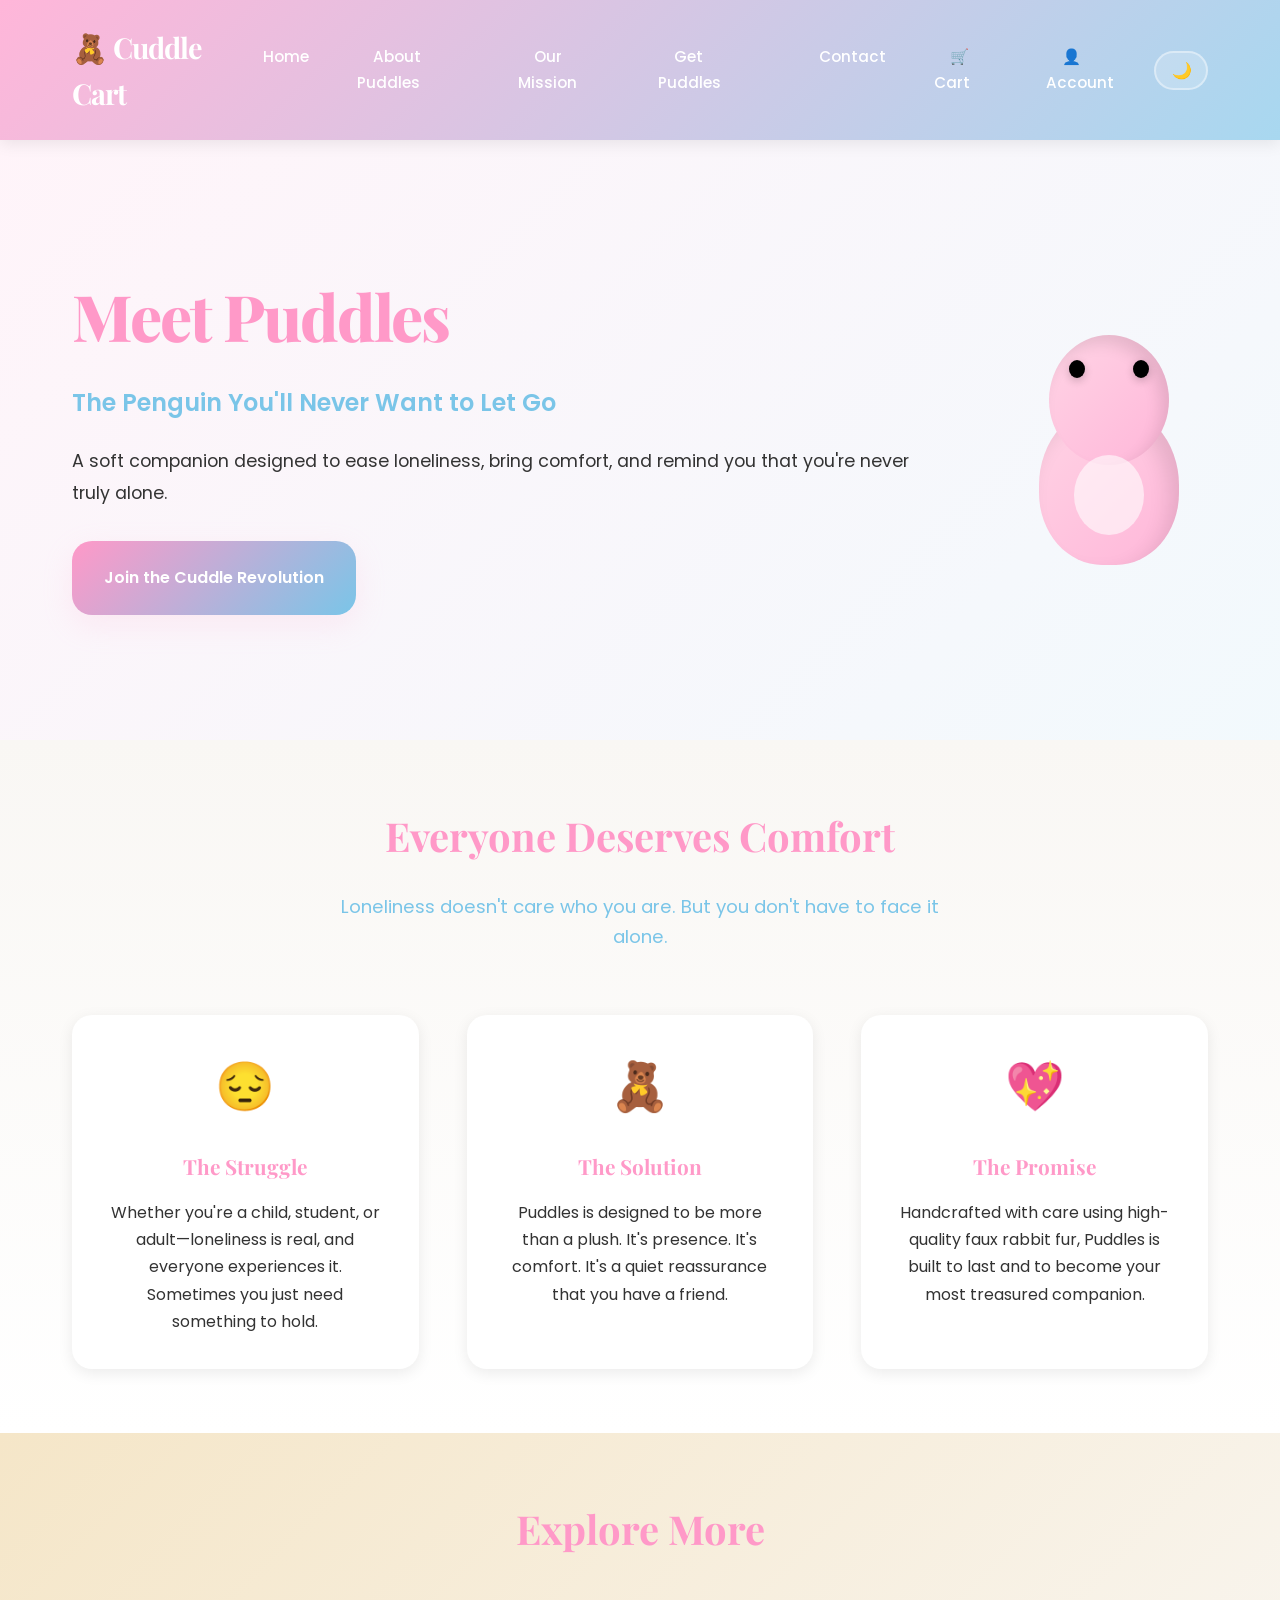
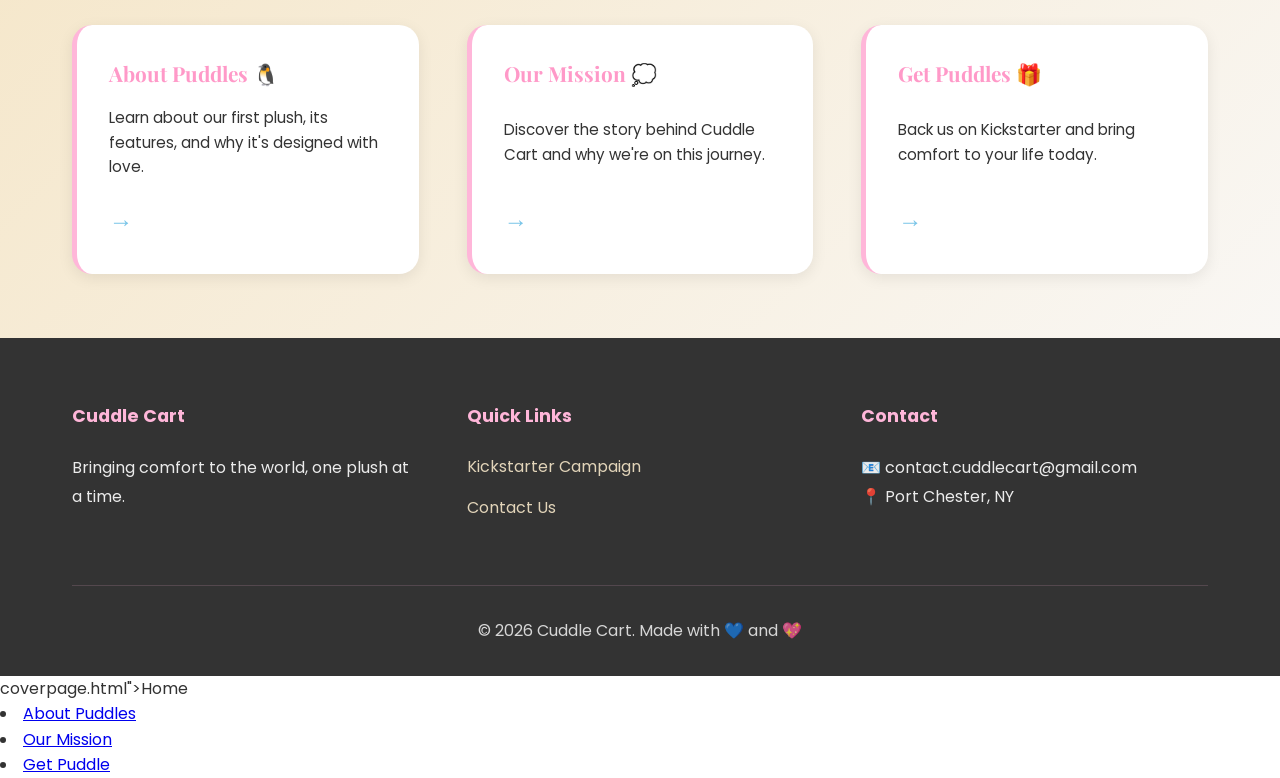
==== commit 5a705849: "second iteration including the additional features" ====
--- a/index.html
+++ b/index.html
@@ -3,24 +3,40 @@
 <head>
     <meta charset="UTF-8">
     <meta name="viewport" content="width=device-width, initial-scale=1.0">
-    <title>Cuddle Cart - Meet Puddles the Penguin</title>
+    <meta name="description" content="Meet Puddles the Penguin - your comfort companion designed to ease loneliness and bring warmth. Join the cuddle revolution today.">
+    <meta name="theme-color" content="#FFB6D9">
+    <meta property="og:title" content="Cuddle Cart - Meet Puddles the Penguin">
+    <meta property="og:description" content="Meet Puddles the Penguin - your comfort companion designed to ease loneliness and bring warmth.">
+    <meta property="og:type" content="website">
+    <meta property="og:url" content="https://cuddlecart.com/">
+    <meta property="og:image" content="https://cuddlecart.com/og-image.png">
+    <meta name="twitter:card" content="summary_large_image">
+    <meta name="twitter:title" content="Cuddle Cart - Meet Puddles">
+    <meta name="twitter:description" content="Your comfort companion designed to ease loneliness and bring warmth.">
+    <link rel="icon" type="image/svg+xml" href="favicon.svg">
+    <link rel="apple-touch-icon" href="favicon.svg">
     <link rel="stylesheet" href="styles.css">
+
 </head>
 <body>
     <!-- Navigation -->
-    <nav class="navbar">
+    <nav class="navbar" role="navigation" aria-label="Main Navigation">
         <div class="container">
             <div class="logo">
                 <h1>🧸 Cuddle Cart</h1>
             </div>
+            <input type="checkbox" id="nav-toggle" class="nav-toggle" aria-label="Toggle Navigation Menu">
+            <label for="nav-toggle" class="nav-toggle-label" aria-hidden="true">☰</label>
             <ul class="nav-links">
-                <li><a href="coverpage.html">Home</a></li>
+                <li><a href="coverpage.html" aria-current="page">Home</a></li>
                 <li><a href="aboutpuddles.html">About Puddles</a></li>
                 <li><a href="ourmission.html">Our Mission</a></li>
                 <li><a href="getpuddles.html">Get Puddles</a></li>
+                <li><a href="contact.html">Contact</a></li>
                 <li><a href="cart.html">🛒 Cart</a></li>
                 <li><a href="account.html">👤 Account</a></li>
             </ul>
+            <button class="dark-mode-toggle" aria-label="Toggle Dark Mode">🌙</button>
         </div>
     </nav>
 
@@ -133,6 +149,8 @@
             event.target.reset();
         }
     </script>
+
+    <script src="script.js"></script>
 </body>
 </html>
 coverpage.html">Home</a></li>
--- a/styles.css
+++ b/styles.css
@@ -1,3 +1,8 @@
+/* ===================================
+   GOOGLE FONTS IMPORT
+   =================================== */
+@import url('https://fonts.googleapis.com/css2?family=Poppins:wght@400;500;600;700;800&family=Playfair+Display:wght@600;700;800&display=swap');
+
 /* ===================================
    GLOBAL STYLES & VARIABLES
    =================================== */
@@ -16,9 +21,15 @@
     --color-dark: #4A4A4A;
     --color-text: #333333;
     
+    /* Dark Mode Colors */
+    --dm-bg: #1a1a1a;
+    --dm-bg-secondary: #2d2d2d;
+    --dm-text: #e0e0e0;
+    --dm-text-secondary: #b0b0b0;
+    
     /* Fonts */
-    --font-primary: 'Trebuchet MS', Lucida Grande, Lucida Sans Unicode, sans-serif;
-    --font-display: 'Segoe UI', Tahoma, Geneva, Verdana, sans-serif;
+    --font-primary: 'Poppins', sans-serif;
+    --font-display: 'Playfair Display', serif;
     
     /* Spacing */
     --space-xs: 0.5rem;
@@ -39,6 +50,98 @@
     --shadow-warm: 0 10px 30px rgba(255, 182, 217, 0.2);
 }
 
+/* Dark Mode */
+body.dark-mode {
+    --color-white: var(--dm-bg);
+    --color-text: var(--dm-text);
+    --color-light-gray: var(--dm-bg-secondary);
+    --color-dark: #e0e0e0;
+}
+
+/* ===================================
+   ANIMATIONS
+   =================================== */
+
+@keyframes fadeIn {
+    from {
+        opacity: 0;
+    }
+    to {
+        opacity: 1;
+    }
+}
+
+@keyframes slideInUp {
+    from {
+        opacity: 0;
+        transform: translateY(20px);
+    }
+    to {
+        opacity: 1;
+        transform: translateY(0);
+    }
+}
+
+@keyframes slideInDown {
+    from {
+        opacity: 0;
+        transform: translateY(-20px);
+    }
+    to {
+        opacity: 1;
+        transform: translateY(0);
+    }
+}
+
+@keyframes slideInLeft {
+    from {
+        opacity: 0;
+        transform: translateX(-20px);
+    }
+    to {
+        opacity: 1;
+        transform: translateX(0);
+    }
+}
+
+@keyframes slideInRight {
+    from {
+        opacity: 0;
+        transform: translateX(20px);
+    }
+    to {
+        opacity: 1;
+        transform: translateX(0);
+    }
+}
+
+@keyframes float {
+    0%, 100% {
+        transform: translateY(0px);
+    }
+    50% {
+        transform: translateY(-10px);
+    }
+}
+
+@keyframes pulse {
+    0%, 100% {
+        opacity: 1;
+    }
+    50% {
+        opacity: 0.7;
+    }
+}
+
+@keyframes bounce {
+    0%, 100% {
+        transform: translateY(0);
+    }
+    50% {
+        transform: translateY(-5px);
+    }
+}
+
 * {
     margin: 0;
     padding: 0;
@@ -55,6 +158,22 @@
     background-color: var(--color-white);
     line-height: 1.6;
     overflow-x: hidden;
+    transition: background-color 0.3s ease, color 0.3s ease;
+}
+
+/* Focus visible for accessibility */
+*:focus-visible {
+    outline: 2px solid var(--color-dark-pink);
+    outline-offset: 2px;
+}
+
+/* Reduced motion support */
+@media (prefers-reduced-motion: reduce) {
+    * {
+        animation-duration: 0.01ms !important;
+        animation-iteration-count: 1 !important;
+        transition-duration: 0.01ms !important;
+    }
 }
 
 .container {
@@ -74,6 +193,7 @@
     top: 0;
     z-index: 100;
     box-shadow: var(--shadow-soft);
+    animation: slideInDown 0.5s ease;
 }
 
 .navbar .container {
@@ -110,6 +230,31 @@
     transform: translateY(-2px);
 }
 
+/* Dark Mode Toggle Button */
+.dark-mode-toggle {
+    background: rgba(255, 255, 255, 0.2);
+    border: 2px solid rgba(255, 255, 255, 0.4);
+    color: var(--color-white);
+    padding: var(--space-xs) var(--space-sm);
+    border-radius: var(--radius-md);
+    cursor: pointer;
+    font-size: 1rem;
+    transition: all 0.3s ease;
+    font-weight: 600;
+    text-align: center;
+    min-width: 40px;
+}
+
+.dark-mode-toggle:hover {
+    background: rgba(255, 255, 255, 0.3);
+    border-color: rgba(255, 255, 255, 0.6);
+}
+
+.dark-mode-toggle:focus-visible {
+    outline: 2px solid var(--color-white);
+    outline-offset: 2px;
+}
+
 @media (max-width: 768px) {
     .nav-links {
         gap: var(--space-md);
@@ -117,6 +262,57 @@
     
     .nav-links a {
         font-size: 0.85rem;
+    }
+}
+
+/* Mobile Navigation */
+.nav-toggle {
+    display: none;
+}
+
+.nav-toggle-label {
+    display: none;
+    color: var(--color-white);
+    font-size: 1.5rem;
+    cursor: pointer;
+    padding: var(--space-xs);
+    border-radius: var(--radius-sm);
+    transition: background 0.3s ease;
+}
+
+.nav-toggle-label:hover {
+    background: rgba(255, 255, 255, 0.1);
+}
+
+@media (max-width: 768px) {
+    .nav-toggle-label {
+        display: block;
+    }
+    
+    .nav-links {
+        position: absolute;
+        top: 100%;
+        left: 0;
+        right: 0;
+        background: linear-gradient(135deg, var(--color-pink) 0%, var(--color-blue) 100%);
+        flex-direction: column;
+        padding: var(--space-md);
+        box-shadow: var(--shadow-medium);
+        transform: translateY(-100%);
+        opacity: 0;
+        visibility: hidden;
+        transition: all 0.3s ease;
+        gap: var(--space-sm);
+    }
+    
+    .nav-toggle:checked ~ .nav-links {
+        transform: translateY(0);
+        opacity: 1;
+        visibility: visible;
+    }
+    
+    .navbar .container {
+        position: relative;
     }
 }
 
@@ -151,6 +347,7 @@
     margin-bottom: var(--space-sm);
     font-weight: 800;
     letter-spacing: -2px;
+    animation: slideInLeft 0.6s ease;
 }
 
 .hero-subtitle {
@@ -190,11 +387,16 @@
     background: linear-gradient(135deg, var(--color-dark-pink) 0%, var(--color-dark-blue) 100%);
     color: var(--color-white);
     box-shadow: var(--shadow-warm);
+    transition: all 0.3s ease;
 }
 
 .btn-primary:hover {
     transform: translateY(-3px);
     box-shadow: 0 12px 35px rgba(255, 182, 217, 0.35);
+}
+
+.btn-primary:active {
+    transform: translateY(-1px);
 }
 
 .btn-secondary {
@@ -409,6 +611,7 @@
     transition: all 0.3s ease;
     border: 2px solid transparent;
     text-align: center;
+    animation: slideInUp 0.5s ease;
 }
 
 .card:hover {
@@ -479,6 +682,7 @@
     border-radius: var(--radius-md);
     border-left: 4px solid var(--color-dark-pink);
     transition: all 0.3s ease;
+    animation: slideInLeft 0.5s ease;
 }
 
 .feature-item:hover {
@@ -901,6 +1105,57 @@
     .social-btn {
         width: 100%;
         justify-content: center;
+    }
+}
+
+@media (max-width: 320px) {
+    :root {
+        --space-lg: 1rem;
+        --space-md: 0.75rem;
+        --space-sm: 0.5rem;
+    }
+    
+    .hero-title {
+        font-size: 1.8rem;
+    }
+    
+    .hero-subtitle {
+        font-size: 0.9rem;
+    }
+    
+    .hero-description {
+        font-size: 0.9rem;
+    }
+    
+    .puddles-shape {
+        width: 150px;
+        height: 180px;
+    }
+    
+    .cards {
+        grid-template-columns: 1fr;
+        gap: var(--space-md);
+    }
+    
+    .card {
+        padding: var(--space-md);
+    }
+    
+    .card-icon {
+        font-size: 2.5rem;
+    }
+    
+    .card h3 {
+        font-size: 1.1rem;
+    }
+    
+    .footer-content {
+        grid-template-columns: 1fr;
+        gap: var(--space-md);
+    }
+    
+    .container {
+        padding: 0 var(--space-md);
     }
 }
 
@@ -946,6 +1201,125 @@
     transform: translateY(-10px);
     box-shadow: var(--shadow-warm);
     border-left-color: var(--color-dark-pink);
+}
+
+/* ===================================
+   FORM STYLES
+   =================================== */
+
+.form-group {
+    margin-bottom: var(--space-lg);
+    display: flex;
+    flex-direction: column;
+}
+
+label {
+    margin-bottom: var(--space-sm);
+    color: var(--color-text);
+    font-weight: 600;
+    font-size: 0.95rem;
+}
+
+input[type="text"],
+input[type="email"],
+input[type="tel"],
+input[type="number"],
+input[type="date"],
+textarea,
+select {
+    padding: var(--space-md);
+    border: 2px solid #e0e0e0;
+    border-radius: var(--radius-md);
+    font-family: var(--font-primary);
+    font-size: 1rem;
+    transition: all 0.3s ease;
+    background-color: var(--color-white);
+    color: var(--color-text);
+}
+
+input[type="text"]:focus,
+input[type="email"]:focus,
+input[type="tel"]:focus,
+input[type="number"]:focus,
+input[type="date"]:focus,
+textarea:focus,
+select:focus {
+    outline: none;
+    border-color: var(--color-dark-pink);
+    box-shadow: 0 0 0 3px rgba(255, 182, 217, 0.2);
+}
+
+textarea {
+    resize: vertical;
+    min-height: 120px;
+}
+
+input:invalid,
+textarea:invalid,
+select:invalid {
+    border-color: #ff6b6b;
+}
+
+input:valid,
+textarea:valid,
+select:valid {
+    border-color: #51cf66;
+}
+
+.form-error {
+    color: #ff6b6b;
+    font-size: 0.85rem;
+    margin-top: var(--space-xs);
+    display: none;
+}
+
+input:invalid ~ .form-error,
+textarea:invalid ~ .form-error,
+select:invalid ~ .form-error {
+    display: block;
+}
+
+.form-success {
+    color: #51cf66;
+    font-size: 0.85rem;
+    margin-top: var(--space-xs);
+    display: none;
+}
+
+input:valid ~ .form-success,
+textarea:valid ~ .form-success,
+select:valid ~ .form-success {
+    display: block;
+}
+
+.contact-form {
+    background: var(--color-white);
+    padding: var(--space-xl);
+    border-radius: var(--radius-md);
+    box-shadow: var(--shadow-soft);
+    max-width: 600px;
+    margin: 0 auto;
+}
+
+.form-row {
+    display: grid;
+    grid-template-columns: 1fr 1fr;
+    gap: var(--space-lg);
+}
+
+@media (max-width: 480px) {
+    .form-row {
+        grid-template-columns: 1fr;
+    }
+}
+
+/* ===================================
+   CONTACT SECTION
+   =================================== */
+
+.contact-section {
+    padding: var(--space-xxl) 0;
+    background: linear-gradient(135deg, rgba(168, 216, 240, 0.1) 0%, rgba(255, 182, 217, 0.1) 100%);
 }
 
 .page-link-card h3 {
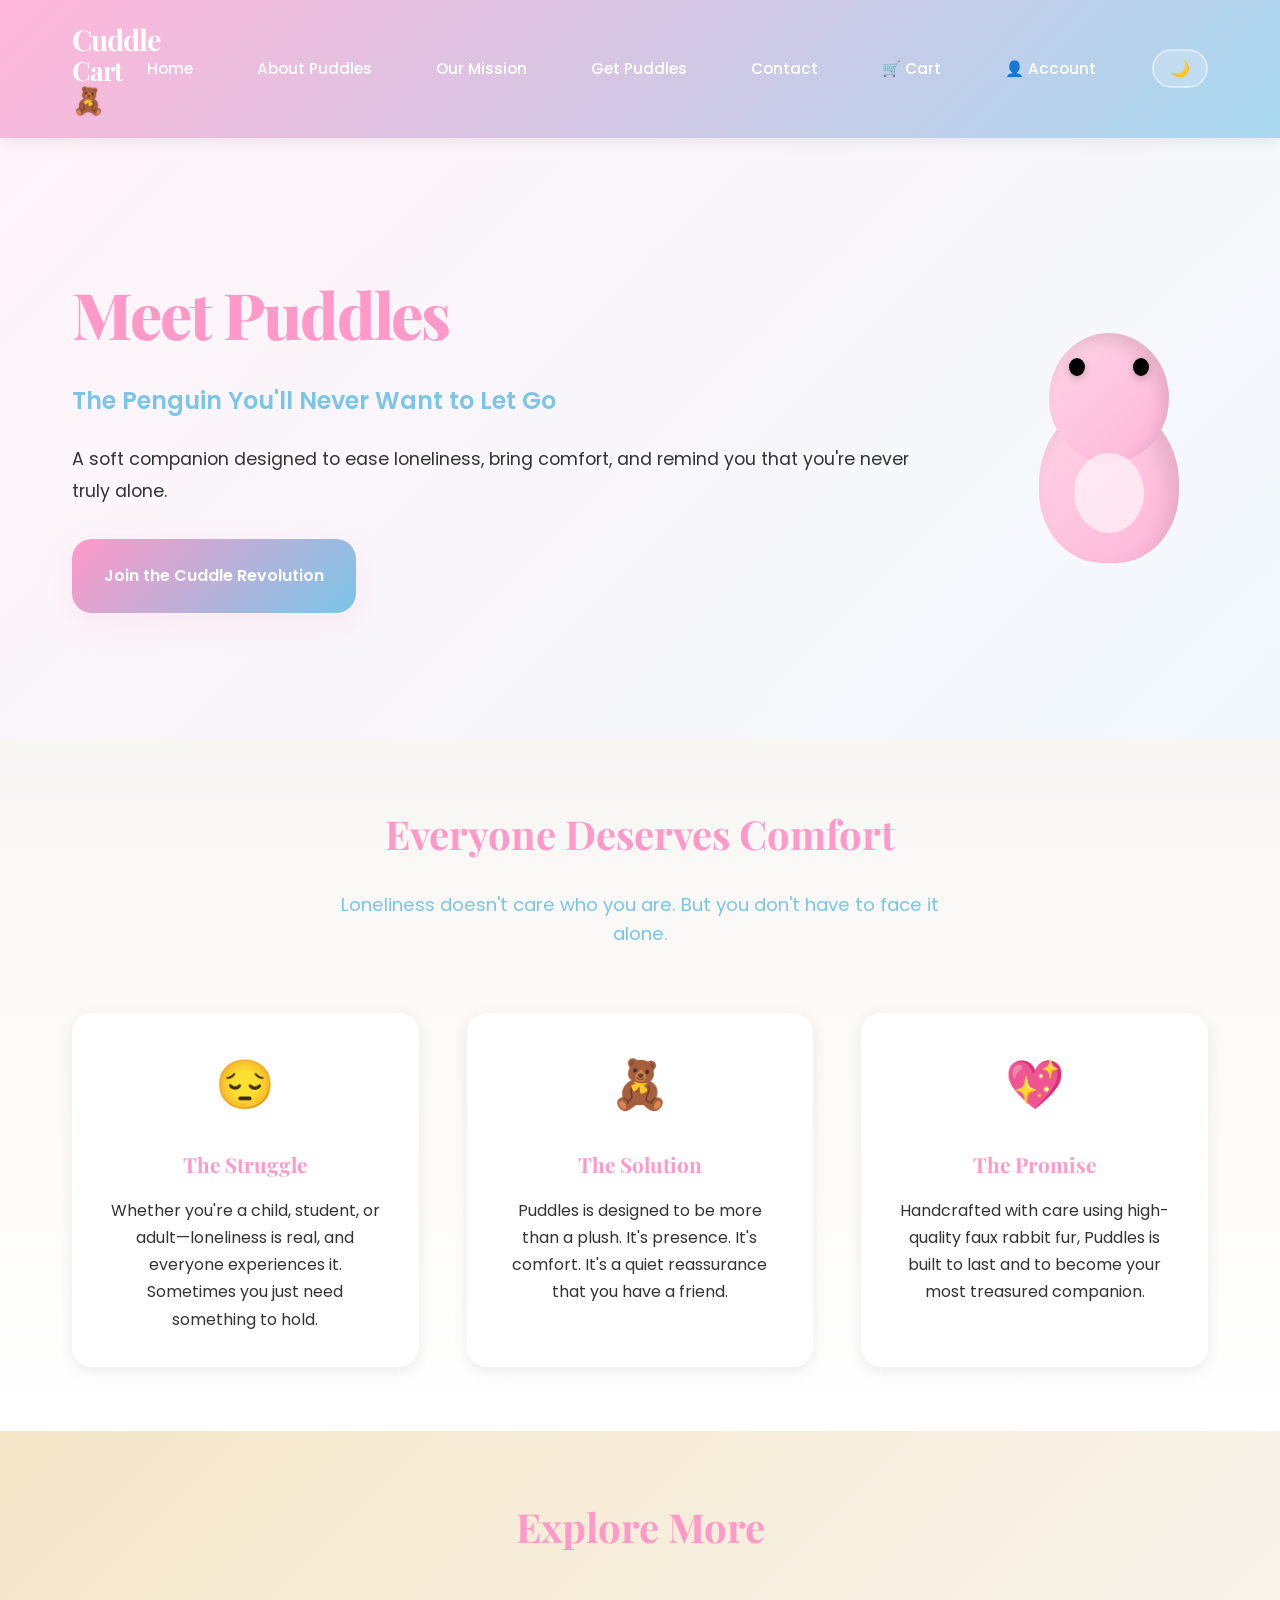
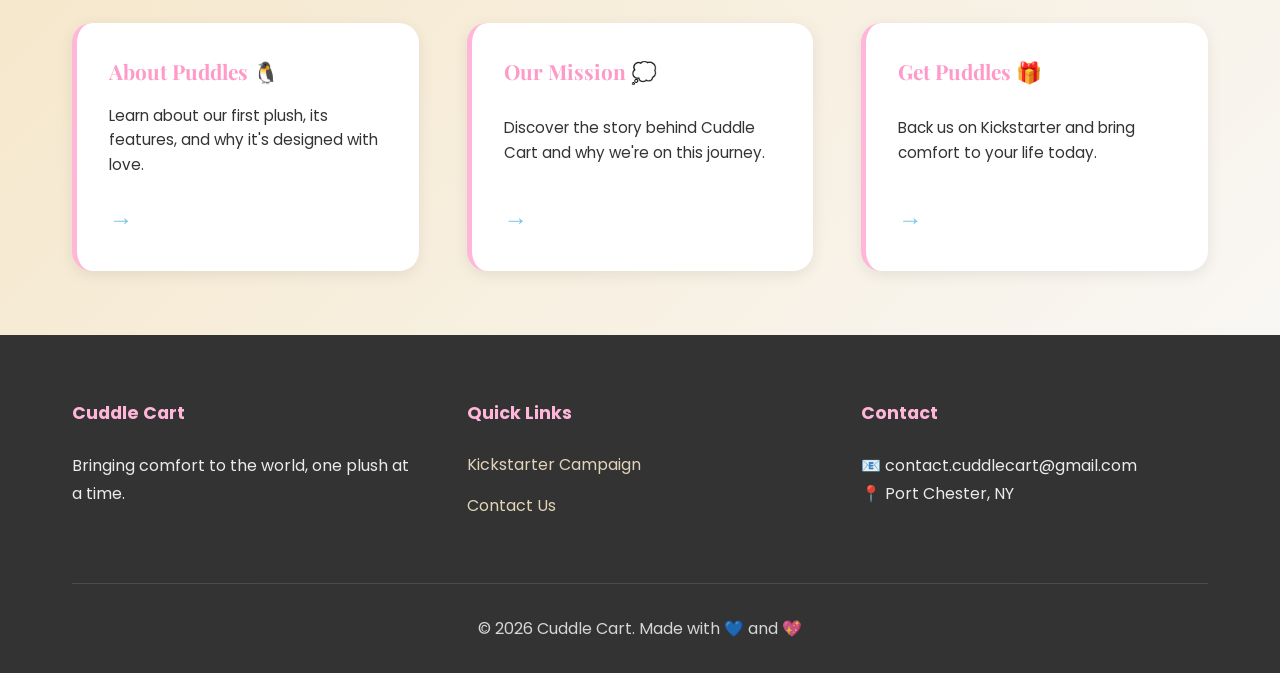
==== commit f55721e7: "changes" ====
--- a/index.html
+++ b/index.html
@@ -23,10 +23,9 @@
     <nav class="navbar" role="navigation" aria-label="Main Navigation">
         <div class="container">
             <div class="logo">
-                <h1>🧸 Cuddle Cart</h1>
+                <h1><span>Cuddle</span><span>Cart 🧸</span></h1>
             </div>
             <input type="checkbox" id="nav-toggle" class="nav-toggle" aria-label="Toggle Navigation Menu">
-            <label for="nav-toggle" class="nav-toggle-label" aria-hidden="true">☰</label>
             <ul class="nav-links">
                 <li><a href="coverpage.html" aria-current="page">Home</a></li>
                 <li><a href="aboutpuddles.html">About Puddles</a></li>
@@ -36,7 +35,10 @@
                 <li><a href="cart.html">🛒 Cart</a></li>
                 <li><a href="account.html">👤 Account</a></li>
             </ul>
-            <button class="dark-mode-toggle" aria-label="Toggle Dark Mode">🌙</button>
+            <div class="nav-controls">
+                <label for="nav-toggle" class="nav-toggle-label" aria-hidden="true">☰</label>
+                <button class="dark-mode-toggle" aria-label="Toggle Dark Mode">🌙</button>
+            </div>
         </div>
     </nav>
 
@@ -153,7 +155,3 @@
     <script src="script.js"></script>
 </body>
 </html>
-coverpage.html">Home</a></li>
-                        <li><a href="aboutpuddles.html">About Puddles</a></li>
-                        <li><a href="ourmission.html">Our Mission</a></li>
-                        <li><a href="getpuddles.html">Get Puddle
--- a/styles.css
+++ b/styles.css
@@ -200,20 +200,48 @@
     display: flex;
     justify-content: space-between;
     align-items: center;
+    gap: var(--space-md);
+}
+
+.logo {
+    flex: 1 1 auto;
+    min-width: 0;
 }
 
 .logo h1 {
-    font-size: 1.8rem;
+    font-size: clamp(1.15rem, 3vw, 1.8rem);
     color: var(--color-white);
     font-family: var(--font-display);
     font-weight: 700;
     letter-spacing: -1px;
+    line-height: 1.1;
+    display: flex;
+    flex-direction: column;
+    white-space: normal;
+}
+
+.logo h1 span {
+    display: block;
+}
+
+.logo h1 span:last-child {
+    font-size: 0.92em;
 }
 
 .nav-links {
     display: flex;
     list-style: none;
     gap: var(--space-lg);
+    margin-left: auto;
+    flex-shrink: 0;
+}
+
+.nav-controls {
+    display: flex;
+    align-items: center;
+    gap: var(--space-sm);
+    flex-shrink: 0;
+    margin-left: var(--space-sm);
 }
 
 .nav-links a {
@@ -243,6 +271,7 @@
     font-weight: 600;
     text-align: center;
     min-width: 40px;
+    flex-shrink: 0;
 }
 
 .dark-mode-toggle:hover {
@@ -255,7 +284,7 @@
     outline-offset: 2px;
 }
 
-@media (max-width: 768px) {
+@media (max-width: 1100px) {
     .nav-links {
         gap: var(--space-md);
     }
@@ -275,7 +304,10 @@
     color: var(--color-white);
     font-size: 1.5rem;
     cursor: pointer;
-    padding: var(--space-xs);
+    align-items: center;
+    justify-content: center;
+    width: 40px;
+    height: 40px;
     border-radius: var(--radius-sm);
     transition: background 0.3s ease;
 }
@@ -284,9 +316,27 @@
     background: rgba(255, 255, 255, 0.1);
 }
 
-@media (max-width: 768px) {
+@media (max-width: 1100px) {
+    .navbar {
+        padding: var(--space-sm) 0;
+    }
+
+    .navbar .container {
+        gap: var(--space-sm);
+    }
+
+    .logo h1 {
+        font-size: clamp(0.95rem, 3.2vw, 1.25rem);
+        letter-spacing: -0.03em;
+    }
+
     .nav-toggle-label {
-        display: block;
+        display: inline-flex;
+    }
+
+    .nav-controls {
+        margin-left: auto;
+        gap: 0.4rem;
     }
     
     .nav-links {
@@ -303,6 +353,15 @@
         visibility: hidden;
         transition: all 0.3s ease;
         gap: var(--space-sm);
+        margin-left: 0;
+    }
+
+    .dark-mode-toggle,
+    .nav-toggle-label {
+        width: 38px;
+        height: 38px;
+        min-width: 38px;
+        padding: 0;
     }
     
     .nav-toggle:checked ~ .nav-links {
@@ -1038,7 +1097,7 @@
     .hero-subtitle {
         font-size: 1rem;
     }
-    
+
     .nav-links {
         flex-wrap: wrap;
         gap: var(--space-sm);
@@ -1069,6 +1128,26 @@
     :root {
         --space-lg: 1.5rem;
         --space-md: 1rem;
+    }
+
+    .navbar .container {
+        padding-left: var(--space-sm);
+        padding-right: var(--space-sm);
+    }
+
+    .logo h1 {
+        font-size: 0.88rem;
+    }
+
+    .nav-controls {
+        gap: 0.3rem;
+    }
+
+    .dark-mode-toggle,
+    .nav-toggle-label {
+        width: 34px;
+        height: 34px;
+        min-width: 34px;
     }
     
     .hero-title {
@@ -1718,24 +1797,20 @@
 }
 
 .feature-box {
-    background: linear-gradient(135deg, rgba(255, 182, 217, 0.1) 0%, rgba(168, 216, 240, 0.1) 100%);
-    padding: var(--space-lg);
+    background: var(--color-white);
+    padding: var(--space-md);
     border-radius: var(--radius-md);
-    text-align: center;
+    text-align: left;
     transition: all 0.3s ease;
-    border: 2px solid transparent;
+    border: 1px solid rgba(255, 182, 217, 0.28);
+    box-shadow: var(--shadow-soft);
+    overflow: hidden;
 }
 
 .feature-box:hover {
     transform: translateY(-8px);
-    border-color: var(--color-pink);
-    box-shadow: var(--shadow-soft);
-}
-
-.feature-icon {
-    font-size: 2.5rem;
-    margin-bottom: var(--space-md);
-    display: block;
+    border-color: rgba(255, 182, 217, 0.65);
+    box-shadow: var(--shadow-medium);
 }
 
 .feature-box h3 {
@@ -1750,6 +1825,229 @@
     line-height: 1.6;
 }
 
+.feature-scene,
+.benefit-scene,
+.security-scene {
+    position: relative;
+    overflow: hidden;
+}
+
+.feature-scene {
+    min-height: 180px;
+    border-radius: calc(var(--radius-md) - 6px);
+    margin-bottom: var(--space-md);
+    padding: var(--space-md);
+    display: flex;
+    align-items: flex-end;
+    justify-content: flex-start;
+}
+
+.feature-scene::before,
+.benefit-scene::before,
+.security-scene::before {
+    content: '';
+    position: absolute;
+    inset: auto auto 14% -8%;
+    width: 120px;
+    height: 120px;
+    border-radius: 50%;
+    background: rgba(255, 255, 255, 0.18);
+}
+
+.feature-scene::after,
+.benefit-scene::after,
+.security-scene::after {
+    content: '';
+    position: absolute;
+    top: 14px;
+    right: 18px;
+    width: 82px;
+    height: 82px;
+    border-radius: 50%;
+    background: rgba(255, 255, 255, 0.2);
+}
+
+.scene-tag {
+    position: relative;
+    z-index: 2;
+    margin-left: auto;
+    align-self: flex-start;
+    padding: 0.45rem 0.85rem;
+    border-radius: 999px;
+    background: rgba(255, 255, 255, 0.82);
+    color: var(--color-dark);
+    font-size: 0.8rem;
+    font-weight: 700;
+    letter-spacing: 0.03em;
+    text-transform: uppercase;
+}
+
+.mini-puddles {
+    position: relative;
+    width: 110px;
+    height: 124px;
+    z-index: 1;
+    margin-top: auto;
+}
+
+.mini-puddles-small {
+    width: 82px;
+    height: 92px;
+}
+
+.mini-puddles-body,
+.mini-puddles-head,
+.mini-puddles-belly,
+.mini-puddles-eye {
+    position: absolute;
+}
+
+.mini-puddles-body {
+    width: 72px;
+    height: 82px;
+    left: 18px;
+    bottom: 0;
+    border-radius: 48% 48% 42% 42%;
+    background: linear-gradient(180deg, #ffe2f0 0%, #ffbad9 100%);
+    box-shadow: inset -8px 8px 14px rgba(0, 0, 0, 0.08);
+}
+
+.mini-puddles-head {
+    width: 64px;
+    height: 68px;
+    left: 22px;
+    top: 12px;
+    border-radius: 50%;
+    background: linear-gradient(180deg, #ffe7f2 0%, #ffc3df 100%);
+    box-shadow: inset -7px 7px 12px rgba(0, 0, 0, 0.08);
+}
+
+.mini-puddles-belly {
+    width: 34px;
+    height: 40px;
+    left: 38px;
+    bottom: 12px;
+    border-radius: 50%;
+    background: rgba(255, 255, 255, 0.65);
+}
+
+.mini-puddles-eye {
+    width: 8px;
+    height: 10px;
+    top: 36px;
+    border-radius: 50%;
+    background: #1f1f1f;
+}
+
+.mini-puddles-eye.left {
+    left: 38px;
+}
+
+.mini-puddles-eye.right {
+    right: 38px;
+}
+
+.mini-puddles-small .mini-puddles-body {
+    width: 54px;
+    height: 62px;
+    left: 14px;
+}
+
+.mini-puddles-small .mini-puddles-head {
+    width: 48px;
+    height: 52px;
+    left: 17px;
+    top: 8px;
+}
+
+.mini-puddles-small .mini-puddles-belly {
+    width: 24px;
+    height: 28px;
+    left: 29px;
+    bottom: 9px;
+}
+
+.mini-puddles-small .mini-puddles-eye {
+    width: 6px;
+    height: 8px;
+    top: 27px;
+}
+
+.mini-puddles-small .mini-puddles-eye.left {
+    left: 29px;
+}
+
+.mini-puddles-small .mini-puddles-eye.right {
+    right: 29px;
+}
+
+.scene-tracking {
+    background: linear-gradient(160deg, #7ec9ef 0%, #dff5ff 48%, #ffd7e7 100%);
+}
+
+.scene-tracking::before {
+    inset: auto 12% 18% auto;
+    width: 64px;
+    height: 26px;
+    border-radius: 14px;
+    background: rgba(255, 255, 255, 0.5);
+    box-shadow: 0 0 0 8px rgba(255, 255, 255, 0.16);
+}
+
+.scene-preferences {
+    background: linear-gradient(150deg, #ffe3b7 0%, #fff2d8 42%, #ffd6eb 100%);
+}
+
+.scene-preferences::before {
+    inset: 18px auto auto 18px;
+    width: 94px;
+    height: 62px;
+    border-radius: 20px;
+    background: rgba(255, 255, 255, 0.38);
+}
+
+.scene-updates {
+    background: linear-gradient(150deg, #ffc4d7 0%, #ffe0ea 46%, #d7f0fb 100%);
+}
+
+.scene-updates::before {
+    inset: 24px 16px auto auto;
+    width: 88px;
+    height: 56px;
+    border-radius: 12px;
+    background: rgba(255, 255, 255, 0.42);
+    transform: rotate(-8deg);
+}
+
+.scene-rewards {
+    background: linear-gradient(145deg, #ffcf93 0%, #ffeabf 40%, #ffd8ec 100%);
+}
+
+.scene-history {
+    background: linear-gradient(145deg, #d8e8ff 0%, #edf6ff 46%, #ffd8ee 100%);
+}
+
+.scene-history::before {
+    inset: auto auto 22px 18px;
+    width: 100px;
+    height: 18px;
+    border-radius: 999px;
+    background: rgba(255, 255, 255, 0.36);
+}
+
+.scene-recommendations {
+    background: linear-gradient(150deg, #cfeefc 0%, #e8f8ff 44%, #ffe0b2 100%);
+}
+
+.scene-recommendations::before {
+    inset: 20px 18px auto auto;
+    width: 76px;
+    height: 76px;
+    clip-path: polygon(50% 0%, 61% 35%, 98% 35%, 68% 57%, 79% 91%, 50% 70%, 21% 91%, 32% 57%, 2% 35%, 39% 35%);
+    background: rgba(255, 255, 255, 0.35);
+    border-radius: 0;
+}
+
 /* Account Benefits */
 .account-benefits {
     padding: var(--space-xxl) 0;
@@ -1763,7 +2061,8 @@
 }
 
 .benefit-item {
-    display: flex;
+    display: grid;
+    grid-template-columns: 130px 1fr;
     gap: var(--space-lg);
     background: var(--color-white);
     padding: var(--space-lg);
@@ -1777,9 +2076,13 @@
     transform: translateX(5px);
 }
 
-.benefit-number {
-    font-size: 2rem;
-    flex-shrink: 0;
+.benefit-scene {
+    min-height: 120px;
+    border-radius: var(--radius-md);
+    display: flex;
+    align-items: flex-end;
+    justify-content: center;
+    padding: var(--space-sm);
 }
 
 .benefit-content h3 {
@@ -1791,6 +2094,22 @@
 .benefit-content p {
     color: var(--color-text);
     font-size: 0.95rem;
+}
+
+.scene-early-access {
+    background: linear-gradient(155deg, #ffd9ee 0%, #f9e7ff 44%, #cdefff 100%);
+}
+
+.scene-birthday {
+    background: linear-gradient(155deg, #ffe0a9 0%, #fff0ca 46%, #ffd7ea 100%);
+}
+
+.scene-shipping {
+    background: linear-gradient(155deg, #d8f3ff 0%, #eef9ff 44%, #ffd5e7 100%);
+}
+
+.scene-referral {
+    background: linear-gradient(155deg, #ffd3e6 0%, #ffe7f1 42%, #dff7ff 100%);
 }
 
 /* Security Info */
@@ -1811,13 +2130,20 @@
     padding: var(--space-lg);
     border-radius: var(--radius-md);
     box-shadow: var(--shadow-soft);
-    border-left: 4px solid var(--color-dark-blue);
+    border: 1px solid rgba(122, 197, 232, 0.28);
     transition: all 0.3s ease;
+    overflow: hidden;
 }
 
 .security-card:hover {
     box-shadow: var(--shadow-medium);
     transform: translateY(-5px);
+}
+
+.security-scene {
+    min-height: 120px;
+    border-radius: calc(var(--radius-md) - 6px);
+    margin-bottom: var(--space-md);
 }
 
 .security-card h3 {
@@ -1829,6 +2155,32 @@
 .security-card p {
     color: var(--color-text);
     line-height: 1.7;
+}
+
+.scene-secure {
+    background: linear-gradient(145deg, #d9f4ff 0%, #f0fbff 46%, #ffdceb 100%);
+}
+
+.scene-private {
+    background: linear-gradient(145deg, #ffdceb 0%, #ffeef5 44%, #d7f2ff 100%);
+}
+
+.scene-gdpr {
+    background: linear-gradient(145deg, #d5ecff 0%, #edf7ff 42%, #ffe1b8 100%);
+}
+
+@media (max-width: 768px) {
+    .benefit-item {
+        grid-template-columns: 1fr;
+    }
+
+    .benefit-scene {
+        min-height: 100px;
+    }
+
+    .feature-scene {
+        min-height: 150px;
+    }
 }
 
 /* ===================================
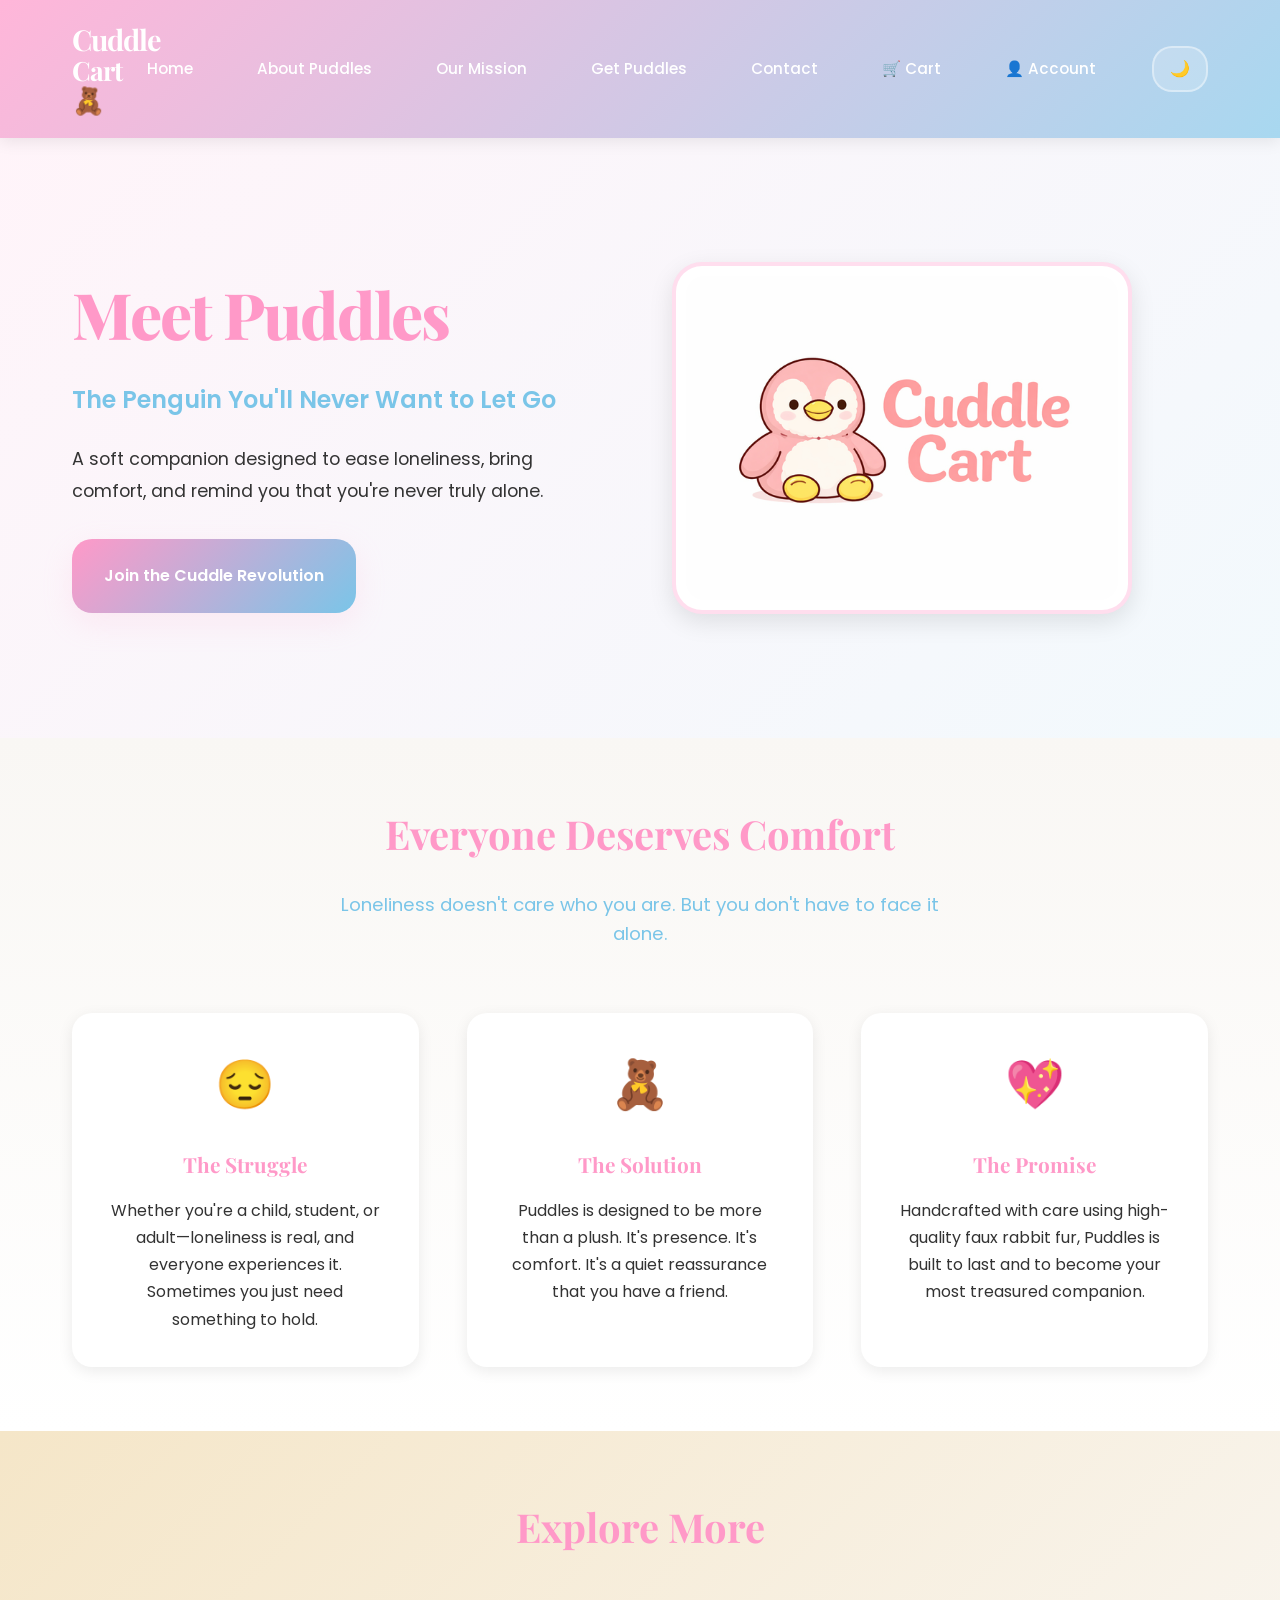
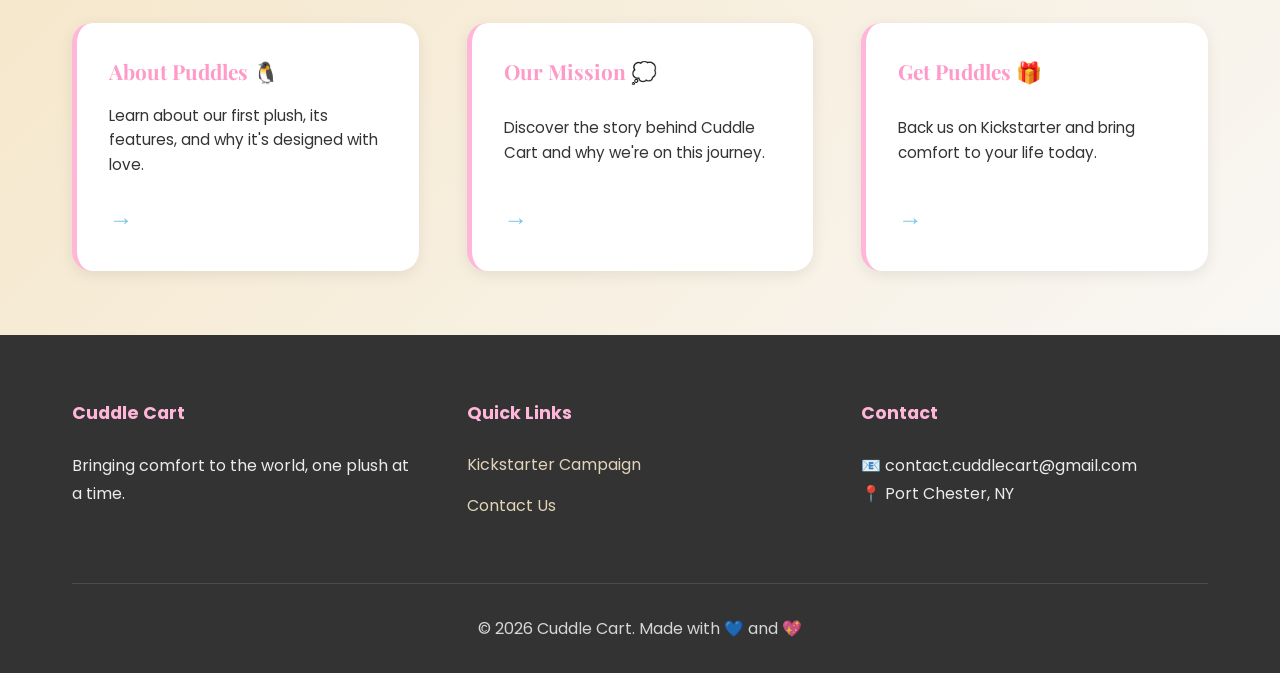
==== commit d4eface7: "final changes" ====
--- a/index.html
+++ b/index.html
@@ -16,6 +16,7 @@
     <link rel="icon" type="image/svg+xml" href="favicon.svg">
     <link rel="apple-touch-icon" href="favicon.svg">
     <link rel="stylesheet" href="styles.css">
+    <title>Cuddle Cart - Meet Puddles</title>
 
 </head>
 <body>
@@ -44,21 +45,25 @@
 
     <!-- Hero Section -->
     <section id="home" class="hero">
-        <div class="hero-content">
-            <h1 class="hero-title">Meet Puddles</h1>
-            <p class="hero-subtitle">The Penguin You'll Never Want to Let Go</p>
-            <p class="hero-description">
-                A soft companion designed to ease loneliness, bring comfort, and remind you that you're never truly alone.
-            </p>
-            <a href="getpuddles.html" class="btn btn-primary">Join the Cuddle Revolution</a>
-        </div>
-        <div class="hero-visual">
-            <div class="puddles-shape">
-                <div class="puddles-body"></div>
-                <div class="puddles-head"></div>
-                <div class="puddles-eye-left"></div>
-                <div class="puddles-eye-right"></div>
-                <div class="puddles-belly"></div>
+        <div class="container">
+            <div class="hero-content">
+                <h1 class="hero-title">Meet Puddles</h1>
+                <p class="hero-subtitle">The Penguin You'll Never Want to Let Go</p>
+                <p class="hero-description">
+                    A soft companion designed to ease loneliness, bring comfort, and remind you that you're never truly alone.
+                </p>
+                <a href="getpuddles.html" class="btn btn-primary">Join the Cuddle Revolution</a>
+            </div>
+            <div class="hero-visual">
+                <figure class="puddles-photo-frame">
+                    <img
+                        class="puddles-photo"
+                        src="puddles.avif"
+                        alt="Puddles the Penguin plush"
+                        loading="lazy"
+                        decoding="async"
+                    >
+                </figure>
             </div>
         </div>
     </section>
--- a/styles.css
+++ b/styles.css
@@ -159,6 +159,32 @@
     line-height: 1.6;
     overflow-x: hidden;
     transition: background-color 0.3s ease, color 0.3s ease;
+}
+
+img,
+svg,
+video,
+canvas,
+iframe {
+    max-width: 100%;
+    height: auto;
+}
+
+iframe {
+    width: 100%;
+    border: 0;
+}
+
+button,
+input,
+select,
+textarea {
+    font: inherit;
+    max-width: 100%;
+}
+
+.is-hidden {
+    display: none;
 }
 
 /* Focus visible for accessibility */
@@ -393,6 +419,7 @@
     grid-template-columns: 1fr 1fr;
     gap: var(--space-xxl);
     align-items: center;
+    width: 100%;
 }
 
 .hero-content {
@@ -440,6 +467,8 @@
     transition: all 0.3s ease;
     font-family: var(--font-primary);
     text-align: center;
+    max-width: 100%;
+    white-space: normal;
 }
 
 .btn-primary {
@@ -473,6 +502,22 @@
 .btn-lg {
     padding: var(--space-md) var(--space-xl);
     font-size: 1.1rem;
+}
+
+.btn-block {
+    width: 100%;
+}
+
+.mt-md {
+    margin-top: var(--space-md);
+}
+
+.mt-lg {
+    margin-top: var(--space-lg);
+}
+
+.text-center {
+    text-align: center;
 }
 
 /* ===================================
@@ -1386,9 +1431,10 @@
     gap: var(--space-lg);
 }
 
-@media (max-width: 480px) {
+@media (max-width: 768px) {
     .form-row {
         grid-template-columns: 1fr;
+        gap: var(--space-md);
     }
 }
 
@@ -1399,6 +1445,58 @@
 .contact-section {
     padding: var(--space-xxl) 0;
     background: linear-gradient(135deg, rgba(168, 216, 240, 0.1) 0%, rgba(255, 182, 217, 0.1) 100%);
+}
+
+.contact-alt-section {
+    margin-top: var(--space-xxl);
+    text-align: center;
+}
+
+.contact-alt-title {
+    color: var(--color-dark-pink);
+    font-size: 1.8rem;
+    margin-bottom: var(--space-lg);
+    font-family: var(--font-display);
+}
+
+.contact-methods-grid {
+    display: grid;
+    grid-template-columns: repeat(auto-fit, minmax(250px, 1fr));
+    gap: var(--space-xl);
+    margin-bottom: var(--space-xl);
+}
+
+.contact-method-card {
+    background: var(--color-white);
+    padding: var(--space-lg);
+    border-radius: var(--radius-md);
+    box-shadow: var(--shadow-soft);
+}
+
+.contact-method-title {
+    color: var(--color-dark-pink);
+    margin-bottom: var(--space-sm);
+}
+
+.contact-method-link {
+    color: var(--color-dark-blue);
+    text-decoration: none;
+}
+
+.contact-method-link:hover {
+    text-decoration: underline;
+}
+
+.social-section-compact {
+    margin-top: var(--space-xxl);
+    background: transparent;
+    padding: 0;
+}
+
+.social-section-title {
+    color: var(--color-dark-pink);
+    margin-bottom: var(--space-lg);
+    font-family: var(--font-display);
 }
 
 .page-link-card h3 {
@@ -1641,6 +1739,19 @@
     }
 }
 
+@media (max-width: 480px) {
+    .timeline-item:nth-child(odd) .timeline-content,
+    .timeline-item:nth-child(even) .timeline-content {
+        margin-left: 58px;
+    }
+
+    .timeline-marker {
+        width: 40px;
+        height: 40px;
+        font-size: 1.15rem;
+    }
+}
+
 /* ===================================
    CTA MINIMAL (for separate pages)
    =================================== */
@@ -2321,6 +2432,7 @@
 
 .promo-input input {
     flex: 1;
+    min-width: 0;
     padding: var(--space-md);
     border: 2px solid #E0E0E0;
     border-radius: var(--radius-md);
@@ -2529,6 +2641,61 @@
     animation: float 4s ease-in-out infinite;
 }
 
+.puddles-photo-frame {
+    margin: 0;
+    width: min(100%, 460px);
+    background: var(--color-white);
+    border-radius: var(--radius-lg);
+    border: 4px solid rgba(255, 182, 217, 0.45);
+    box-shadow: var(--shadow-medium);
+    padding: 0.6rem;
+    overflow: hidden;
+}
+
+.puddles-photo {
+    display: block;
+    width: 100%;
+    aspect-ratio: 4 / 3;
+    object-fit: cover;
+    border-radius: calc(var(--radius-lg) - 10px);
+}
+
+.puddles-photo-frame-lg {
+    width: min(100%, 560px);
+}
+
+.puddles-photo-frame-wide {
+    width: min(100%, 820px);
+    margin: 0 auto;
+}
+
+.photo-showcase {
+    padding: var(--space-xxl) 0;
+    background: linear-gradient(180deg, var(--color-white) 0%, var(--color-light-gray) 100%);
+}
+
+.puddles-gallery {
+    display: grid;
+    grid-template-columns: repeat(2, minmax(0, 1fr));
+    gap: var(--space-lg);
+    align-items: start;
+}
+
+.puddles-gallery .puddles-photo-frame-wide {
+    width: 100%;
+}
+
+@media (max-width: 768px) {
+    .puddles-photo-frame {
+        width: min(100%, 420px);
+        margin: 0 auto;
+    }
+
+    .puddles-gallery {
+        grid-template-columns: 1fr;
+    }
+}
+
 /* Print Styles */
 @media print {
     .navbar,
